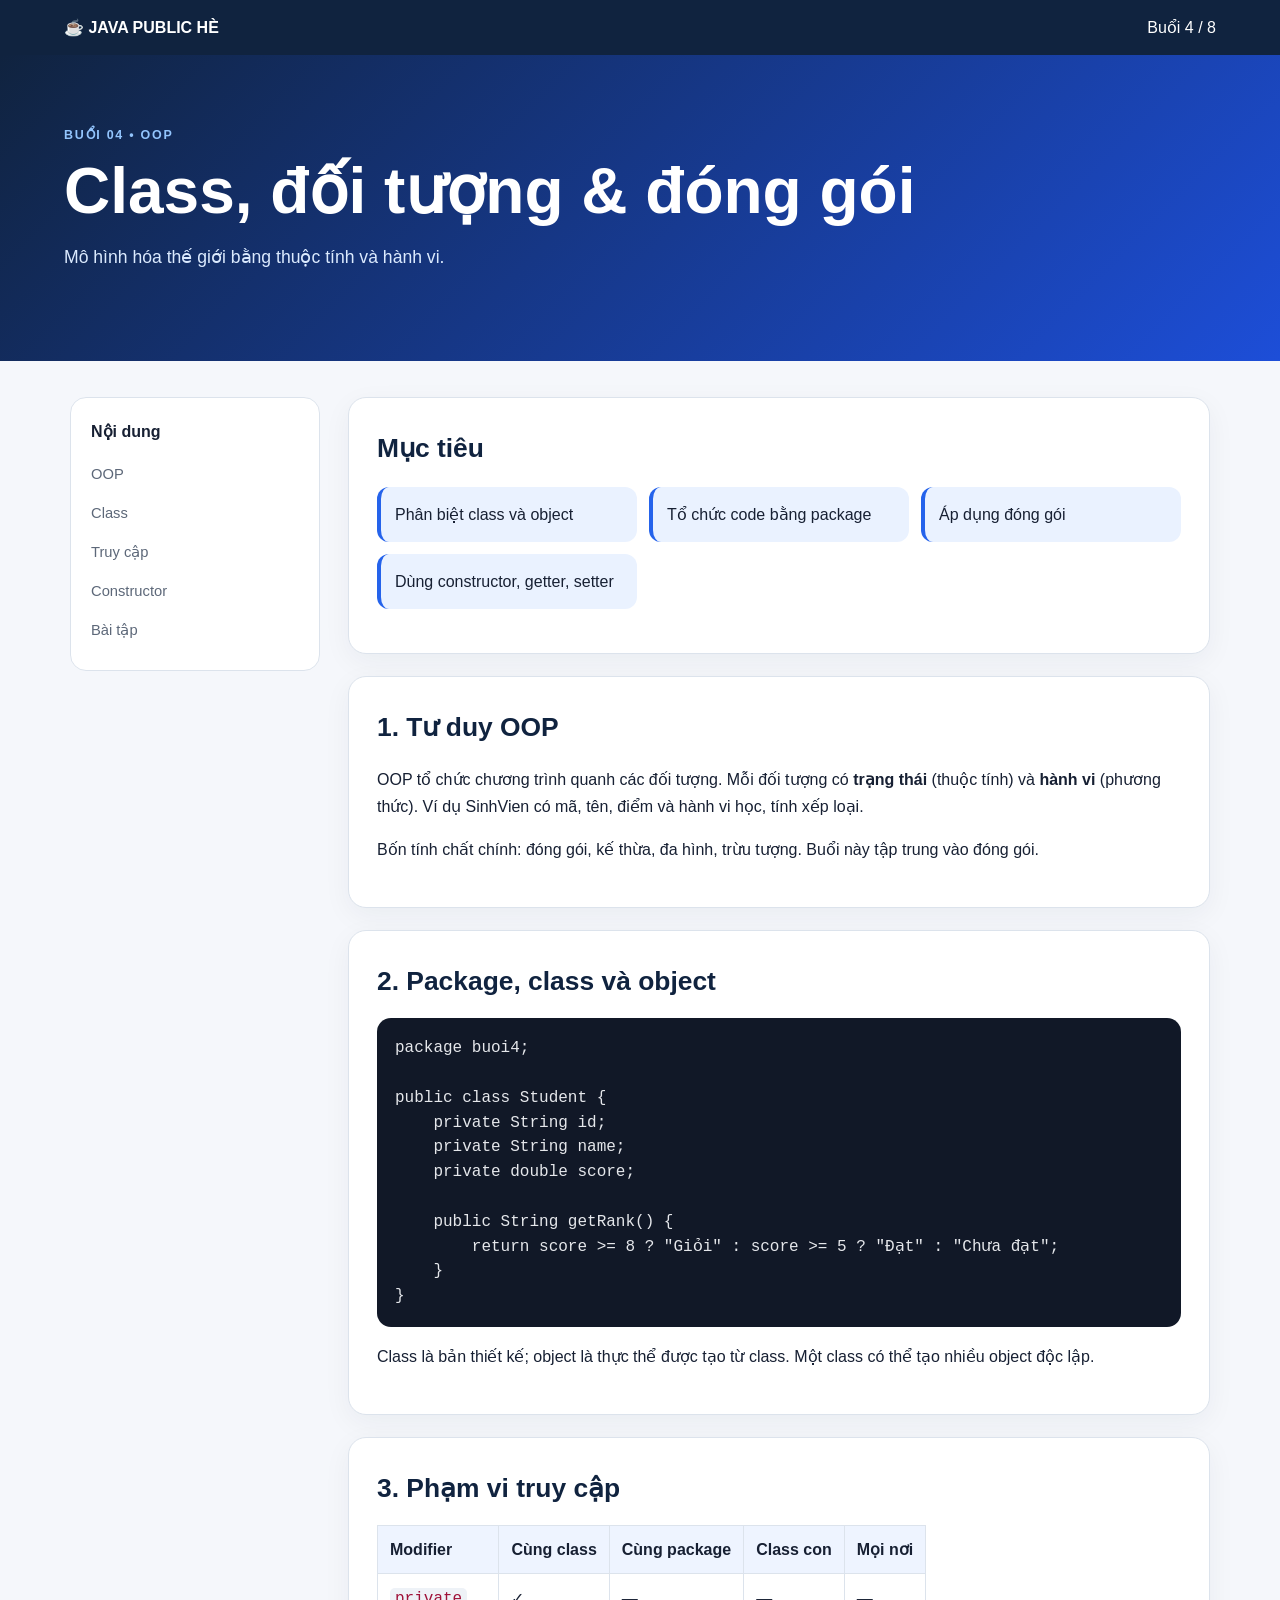
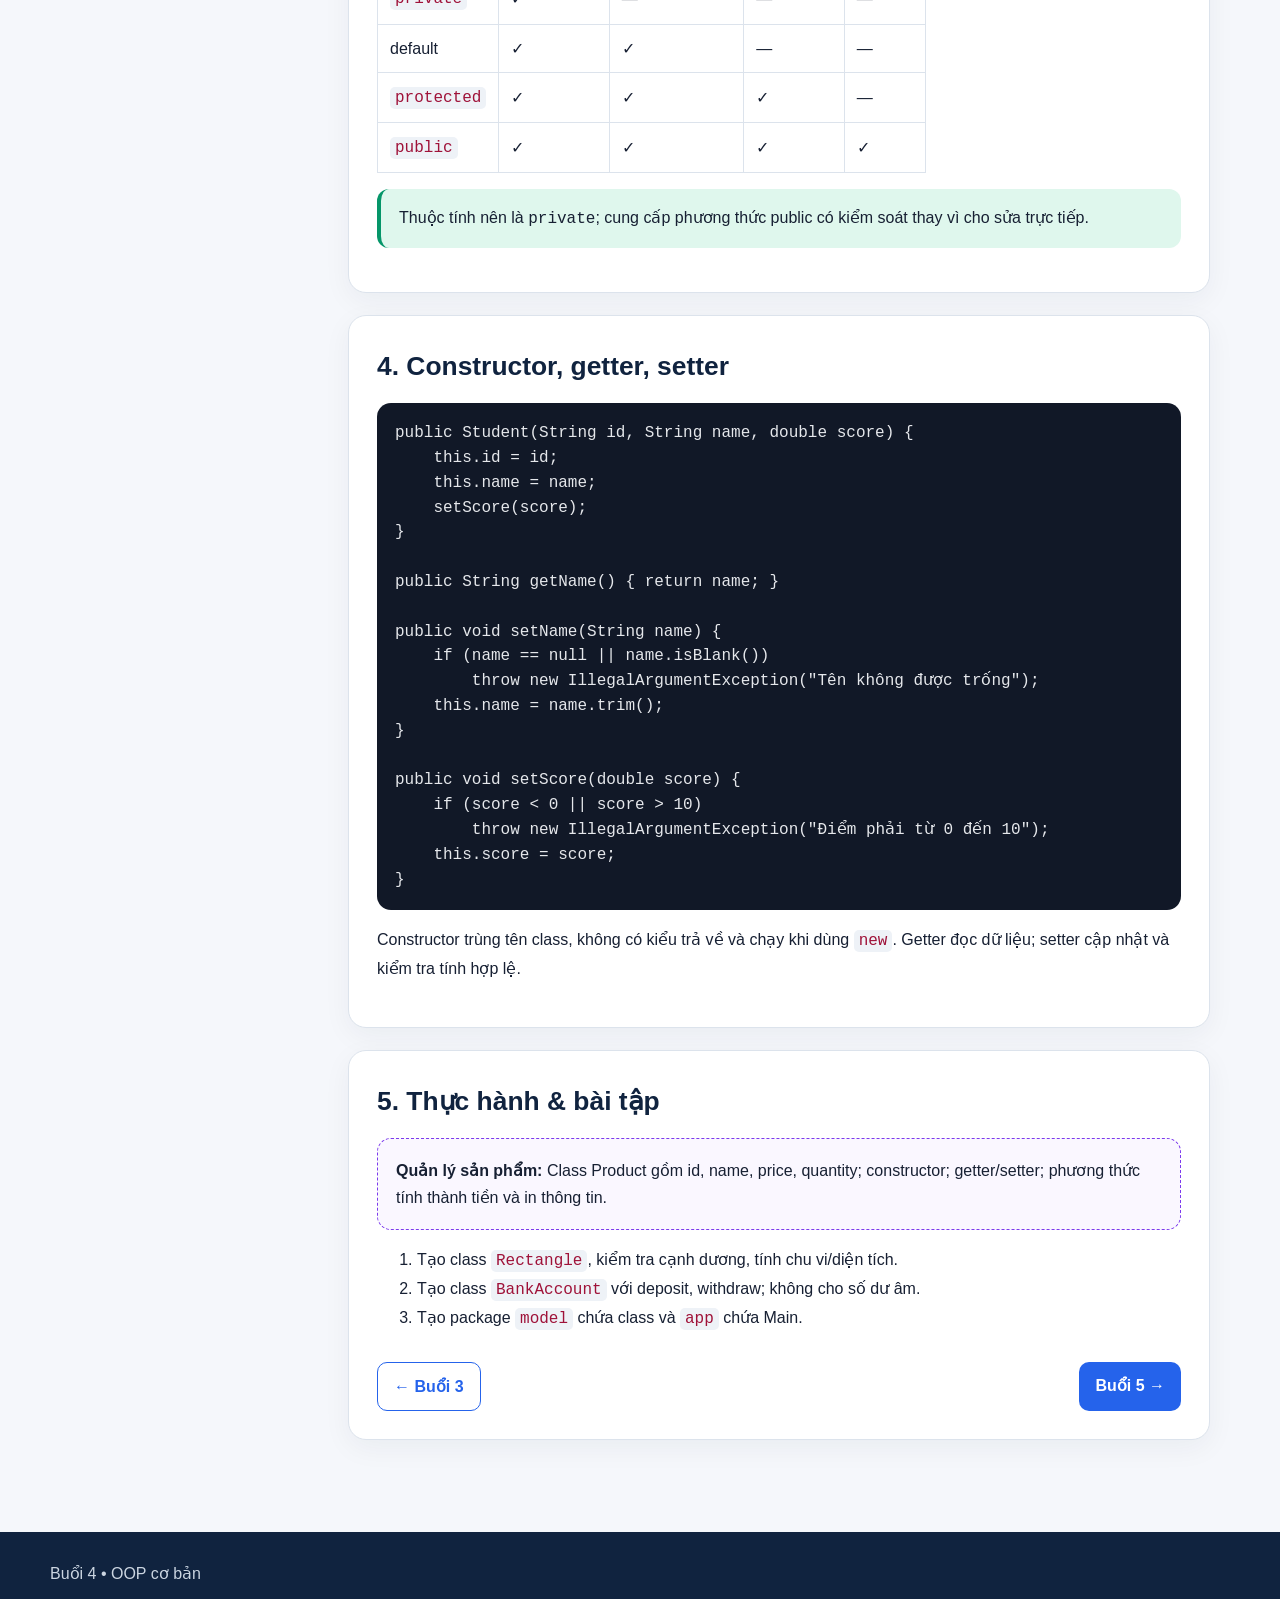
==== Buoi3/buoi-3.html @ 87c5a152 "push" ====
<!doctype html><html lang="vi"><head><meta charset="utf-8"><meta name="viewport" content="width=device-width,initial-scale=1"><title>Buổi 4 - OOP cơ bản</title><link rel="stylesheet" href="styles.css"></head><body><nav class="topbar"><a class="brand" href="index.html">☕ JAVA PUBLIC HÈ</a><span>Buổi 4 / 8</span></nav><header class="hero"><div class="hero-inner"><div class="eyebrow">Buổi 04 • OOP</div><h1>Class, đối tượng & đóng gói</h1><p>Mô hình hóa thế giới bằng thuộc tính và hành vi.</p></div></header><div class="layout"><aside class="toc"><strong>Nội dung</strong><a href="#oop">OOP</a><a href="#class">Class</a><a href="#access">Truy cập</a><a href="#constructor">Constructor</a><a href="#bt">Bài tập</a></aside><main><section><h2>Mục tiêu</h2><ul class="objectives"><li>Phân biệt class và object</li><li>Tổ chức code bằng package</li><li>Áp dụng đóng gói</li><li>Dùng constructor, getter, setter</li></ul></section><section id="oop"><h2>1. Tư duy OOP</h2><p>OOP tổ chức chương trình quanh các đối tượng. Mỗi đối tượng có <strong>trạng thái</strong> (thuộc tính) và <strong>hành vi</strong> (phương thức). Ví dụ SinhVien có mã, tên, điểm và hành vi học, tính xếp loại.</p><p>Bốn tính chất chính: đóng gói, kế thừa, đa hình, trừu tượng. Buổi này tập trung vào đóng gói.</p></section><section id="class"><h2>2. Package, class và object</h2><pre><code>package buoi4;&#10;&#10;public class Student {&#10;    private String id;&#10;    private String name;&#10;    private double score;&#10;&#10;    public String getRank() {&#10;        return score &gt;= 8 ? "Giỏi" : score &gt;= 5 ? "Đạt" : "Chưa đạt";&#10;    }&#10;}</code></pre><p>Class là bản thiết kế; object là thực thể được tạo từ class. Một class có thể tạo nhiều object độc lập.</p></section><section id="access"><h2>3. Phạm vi truy cập</h2><table><tr><th>Modifier</th><th>Cùng class</th><th>Cùng package</th><th>Class con</th><th>Mọi nơi</th></tr><tr><td><code>private</code></td><td>✓</td><td>—</td><td>—</td><td>—</td></tr><tr><td>default</td><td>✓</td><td>✓</td><td>—</td><td>—</td></tr><tr><td><code>protected</code></td><td>✓</td><td>✓</td><td>✓</td><td>—</td></tr><tr><td><code>public</code></td><td>✓</td><td>✓</td><td>✓</td><td>✓</td></tr></table><div class="tip">Thuộc tính nên là <code>private</code>; cung cấp phương thức public có kiểm soát thay vì cho sửa trực tiếp.</div></section><section id="constructor"><h2>4. Constructor, getter, setter</h2><pre><code>public Student(String id, String name, double score) {&#10;    this.id = id;&#10;    this.name = name;&#10;    setScore(score);&#10;}&#10;&#10;public String getName() { return name; }&#10;&#10;public void setName(String name) {&#10;    if (name == null || name.isBlank())&#10;        throw new IllegalArgumentException("Tên không được trống");&#10;    this.name = name.trim();&#10;}&#10;&#10;public void setScore(double score) {&#10;    if (score &lt; 0 || score &gt; 10)&#10;        throw new IllegalArgumentException("Điểm phải từ 0 đến 10");&#10;    this.score = score;&#10;}</code></pre><p>Constructor trùng tên class, không có kiểu trả về và chạy khi dùng <code>new</code>. Getter đọc dữ liệu; setter cập nhật và kiểm tra tính hợp lệ.</p></section><section id="bt"><h2>5. Thực hành & bài tập</h2><div class="exercise"><strong>Quản lý sản phẩm:</strong> Class Product gồm id, name, price, quantity; constructor; getter/setter; phương thức tính thành tiền và in thông tin.</div><ol><li>Tạo class <code>Rectangle</code>, kiểm tra cạnh dương, tính chu vi/diện tích.</li><li>Tạo class <code>BankAccount</code> với deposit, withdraw; không cho số dư âm.</li><li>Tạo package <code>model</code> chứa class và <code>app</code> chứa Main.</li></ol><div class="nav-lessons"><a class="btn secondary" href="buoi-3.html">← Buổi 3</a><a class="btn" href="buoi-5.html">Buổi 5 →</a></div></section></main></div><footer><div class="footer-inner">Buổi 4 • OOP cơ bản</div></footer></body></html>
---- Buoi3/styles.css ----
:root{--navy:#10233f;--blue:#2563eb;--sky:#eaf2ff;--mint:#dff7ed;--amber:#fff4d6;--ink:#172033;--muted:#5d6879;--line:#dce3ec;--bg:#f5f7fb;--code:#111827}*{box-sizing:border-box}html{scroll-behavior:smooth}body{margin:0;font-family:Inter,"Segoe UI",Arial,sans-serif;color:var(--ink);background:var(--bg);line-height:1.7}a{color:var(--blue)}.topbar{background:var(--navy);color:white;padding:14px 5%;display:flex;justify-content:space-between;align-items:center;gap:20px;position:sticky;top:0;z-index:10}.topbar a{color:white;text-decoration:none}.brand{font-weight:800}.progress{font-size:.88rem;color:#cbd5e1}.hero{padding:70px 5%;background:linear-gradient(135deg,#10233f,#1d4ed8);color:white}.hero-inner,.layout,.footer-inner{max-width:1180px;margin:auto}.eyebrow{text-transform:uppercase;letter-spacing:.14em;font-size:.78rem;font-weight:800;color:#93c5fd}.hero h1{font-size:clamp(2.2rem,5vw,4.8rem);line-height:1.05;margin:12px 0}.hero p{max-width:760px;font-size:1.1rem;color:#dbeafe}.layout{display:grid;grid-template-columns:250px minmax(0,1fr);gap:28px;padding:36px 20px 70px}.toc{position:sticky;top:76px;align-self:start;background:white;border:1px solid var(--line);border-radius:16px;padding:20px}.toc strong{display:block;margin-bottom:10px}.toc a{display:block;padding:7px 0;color:var(--muted);text-decoration:none;font-size:.92rem}.toc a:hover{color:var(--blue)}main{min-width:0}.card,section{background:white;border:1px solid var(--line);border-radius:18px;padding:28px;margin-bottom:22px;box-shadow:0 8px 28px rgba(15,35,65,.05)}h2{font-size:1.65rem;margin:0 0 14px;color:var(--navy)}h3{margin:24px 0 8px;color:#1e3a5f}.lead{font-size:1.06rem;color:var(--muted)}.objectives{display:grid;grid-template-columns:repeat(auto-fit,minmax(210px,1fr));gap:12px;padding:0;list-style:none}.objectives li{background:var(--sky);padding:14px;border-radius:12px;border-left:4px solid var(--blue)}.note,.tip,.warning{padding:15px 18px;border-radius:12px;margin:16px 0}.note{background:var(--sky);border-left:4px solid var(--blue)}.tip{background:var(--mint);border-left:4px solid #059669}.warning{background:var(--amber);border-left:4px solid #d97706}pre{background:var(--code);color:#e5e7eb;border-radius:14px;padding:18px;overflow:auto;line-height:1.55}code{font-family:"Cascadia Code",Consolas,monospace}p code,li code,td code{background:#eef2f7;color:#9f1239;padding:2px 5px;border-radius:5px}table{width:100%;border-collapse:collapse;margin:14px 0;display:block;overflow-x:auto}th,td{border:1px solid var(--line);padding:10px 12px;text-align:left}th{background:#eef4ff}.exercise{border:1px dashed #7c3aed;background:#faf7ff;border-radius:14px;padding:18px;margin:14px 0}.checklist li{margin:6px 0}.lesson-grid{display:grid;grid-template-columns:repeat(auto-fit,minmax(250px,1fr));gap:18px}.lesson-card{background:white;border:1px solid var(--line);border-radius:16px;padding:22px;text-decoration:none;color:var(--ink);transition:.2s}.lesson-card:hover{transform:translateY(-4px);box-shadow:0 12px 30px rgba(37,99,235,.14)}.lesson-card span{color:var(--blue);font-weight:800}.nav-lessons{display:flex;justify-content:space-between;gap:12px;margin-top:28px}.btn{display:inline-block;background:var(--blue);color:white!important;text-decoration:none;padding:10px 16px;border-radius:10px;font-weight:700}.btn.secondary{background:white;color:var(--blue)!important;border:1px solid var(--blue)}footer{background:var(--navy);color:#cbd5e1;padding:28px 20px}.quiz details{border-top:1px solid var(--line);padding:12px 0}.quiz summary{cursor:pointer;font-weight:700}.meta{display:flex;flex-wrap:wrap;gap:8px}.badge{background:#e8efff;color:#244ea4;padding:5px 10px;border-radius:99px;font-size:.84rem;font-weight:700}@media(max-width:800px){.layout{grid-template-columns:1fr}.toc{position:static}.hero{padding-top:45px}.topbar .progress{display:none}section,.card{padding:21px}.nav-lessons{flex-direction:column}}
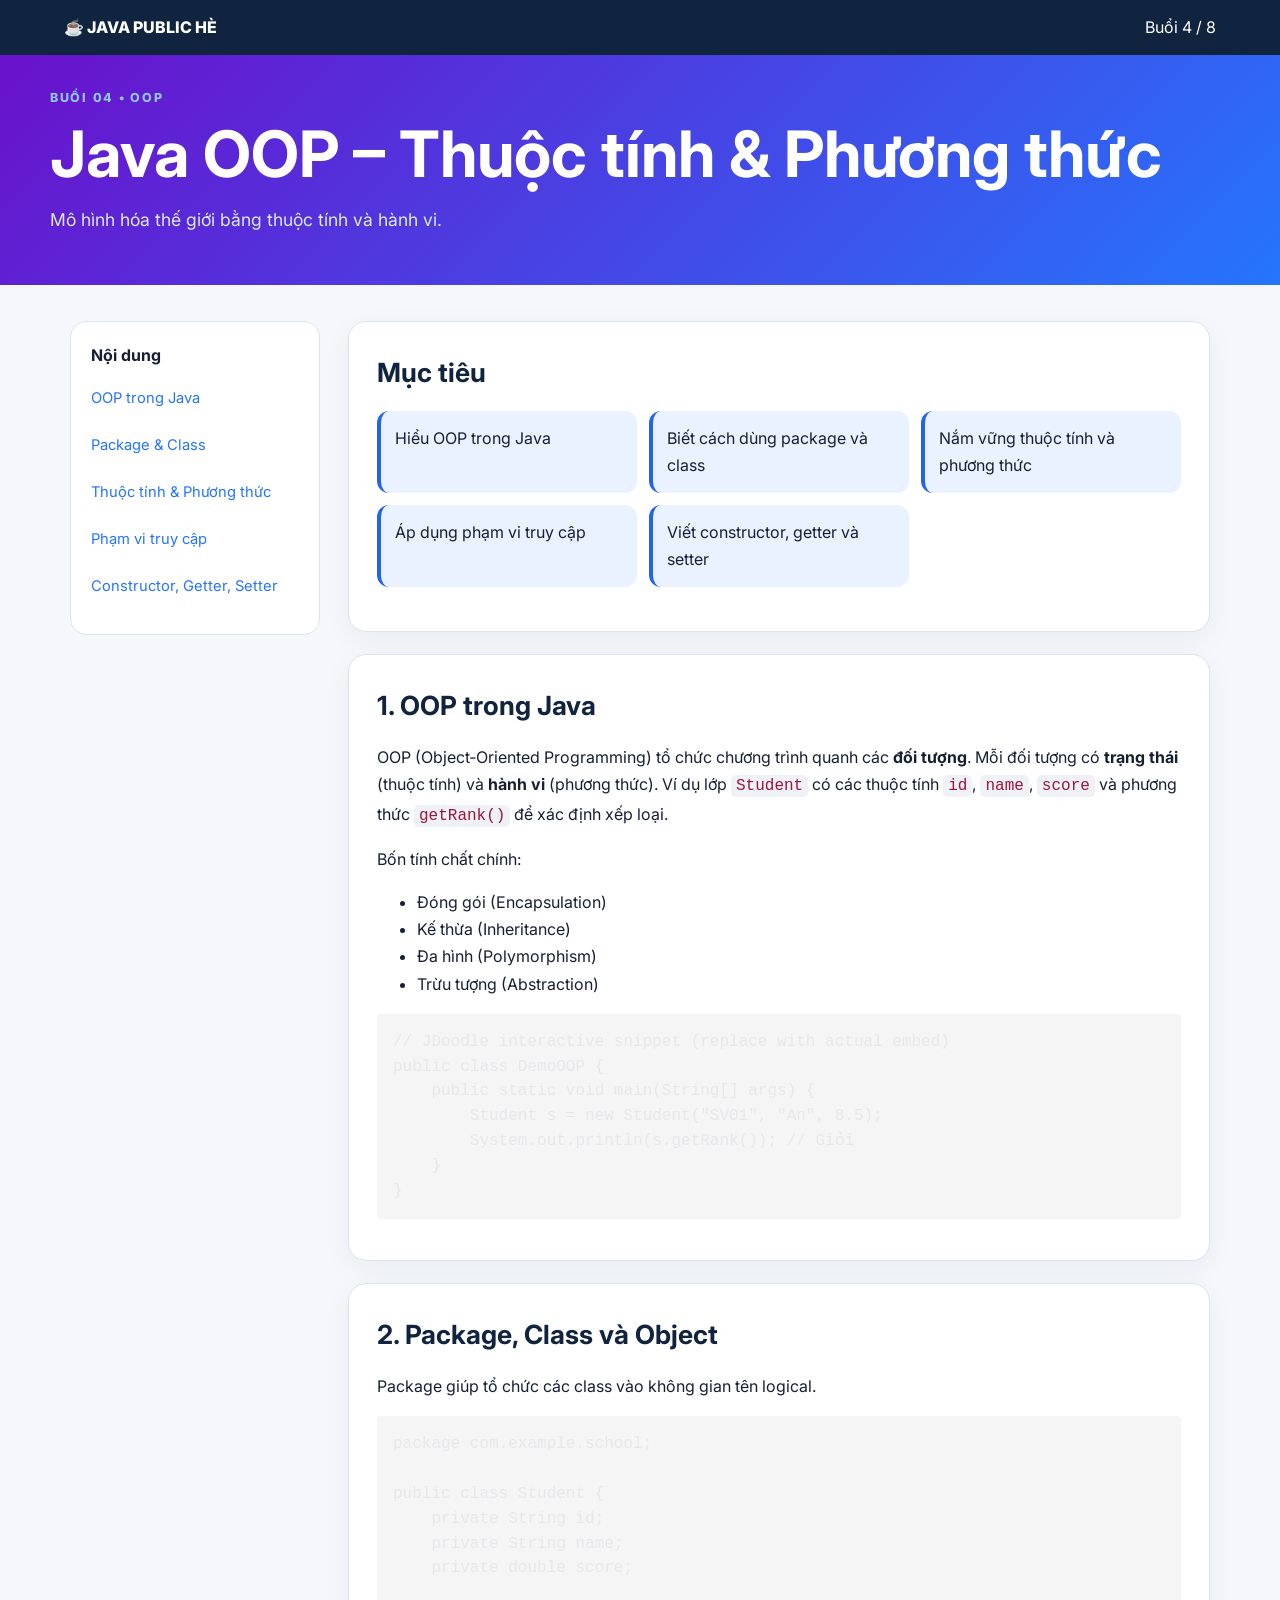
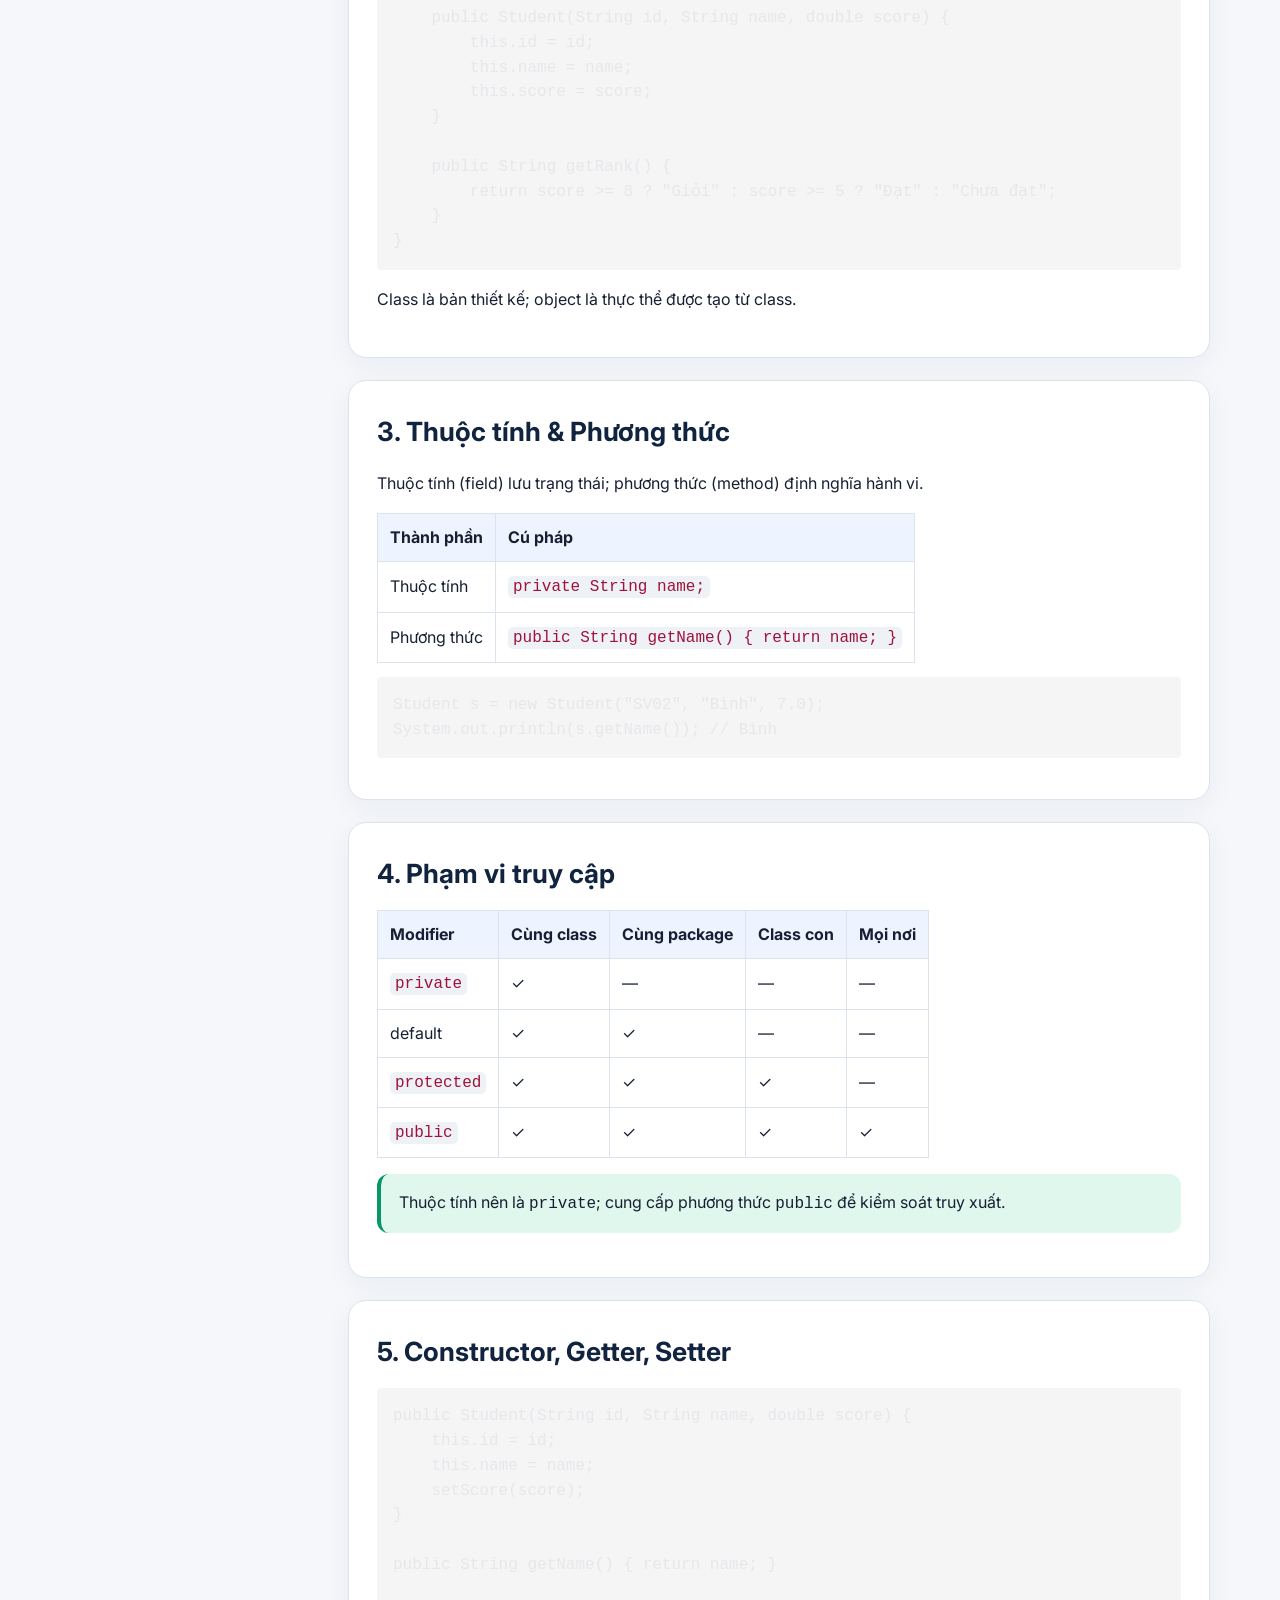
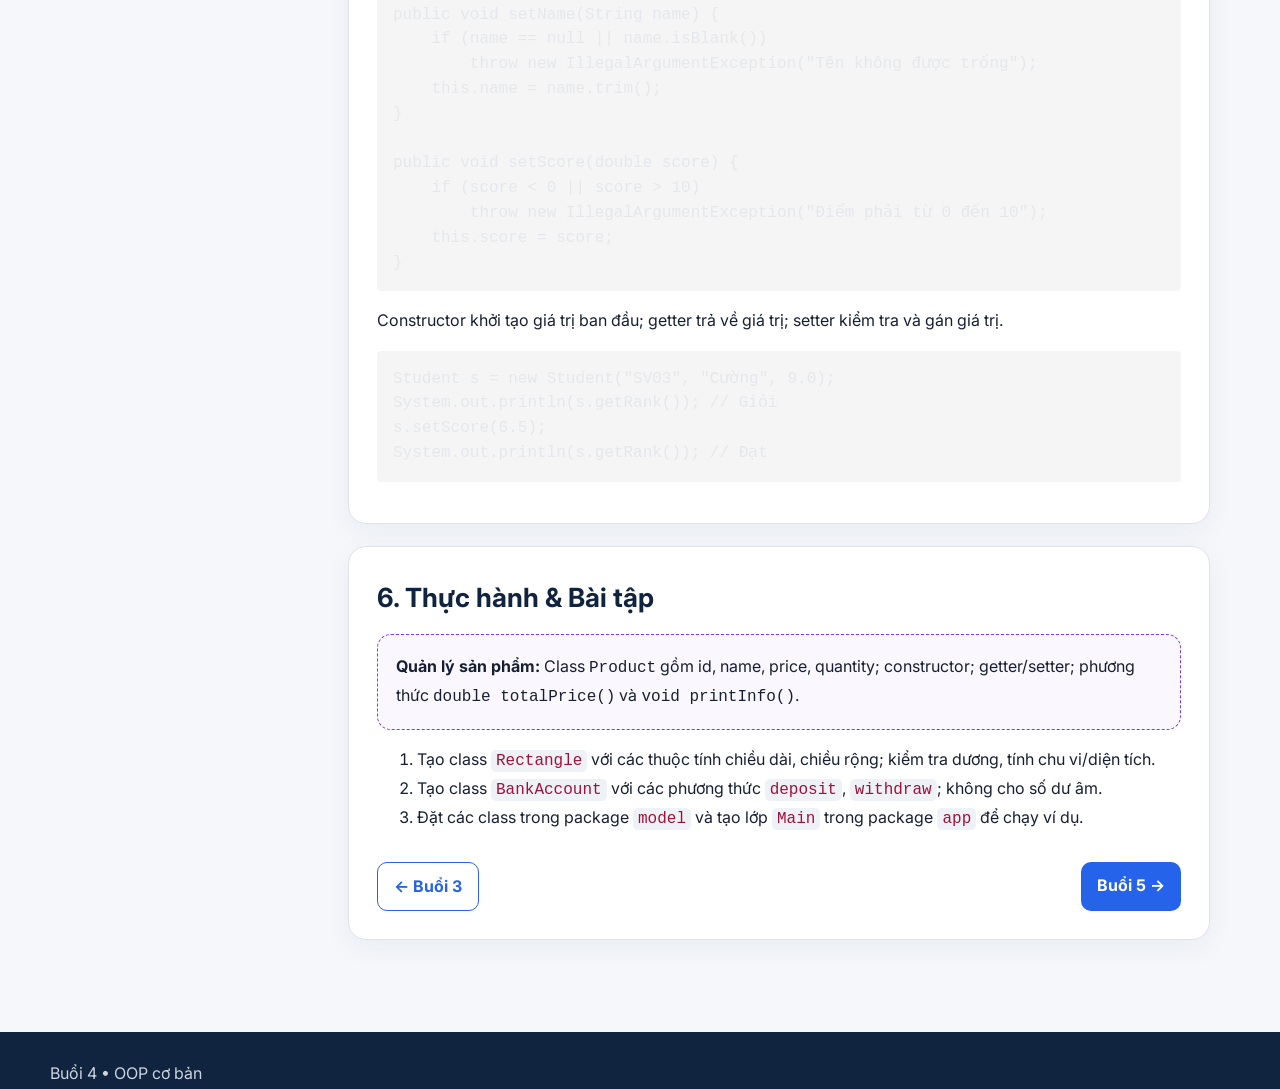
==== commit 7efb38ea: "push" ====
--- a/Buoi3/buoi-3.html
+++ b/Buoi3/buoi-3.html
@@ -1 +1,165 @@
-<!doctype html><html lang="vi"><head><meta charset="utf-8"><meta name="viewport" content="width=device-width,initial-scale=1"><title>Buổi 4 - OOP cơ bản</title><link rel="stylesheet" href="styles.css"></head><body><nav class="topbar"><a class="brand" href="index.html">☕ JAVA PUBLIC HÈ</a><span>Buổi 4 / 8</span></nav><header class="hero"><div class="hero-inner"><div class="eyebrow">Buổi 04 • OOP</div><h1>Class, đối tượng & đóng gói</h1><p>Mô hình hóa thế giới bằng thuộc tính và hành vi.</p></div></header><div class="layout"><aside class="toc"><strong>Nội dung</strong><a href="#oop">OOP</a><a href="#class">Class</a><a href="#access">Truy cập</a><a href="#constructor">Constructor</a><a href="#bt">Bài tập</a></aside><main><section><h2>Mục tiêu</h2><ul class="objectives"><li>Phân biệt class và object</li><li>Tổ chức code bằng package</li><li>Áp dụng đóng gói</li><li>Dùng constructor, getter, setter</li></ul></section><section id="oop"><h2>1. Tư duy OOP</h2><p>OOP tổ chức chương trình quanh các đối tượng. Mỗi đối tượng có <strong>trạng thái</strong> (thuộc tính) và <strong>hành vi</strong> (phương thức). Ví dụ SinhVien có mã, tên, điểm và hành vi học, tính xếp loại.</p><p>Bốn tính chất chính: đóng gói, kế thừa, đa hình, trừu tượng. Buổi này tập trung vào đóng gói.</p></section><section id="class"><h2>2. Package, class và object</h2><pre><code>package buoi4;&#10;&#10;public class Student {&#10;    private String id;&#10;    private String name;&#10;    private double score;&#10;&#10;    public String getRank() {&#10;        return score &gt;= 8 ? "Giỏi" : score &gt;= 5 ? "Đạt" : "Chưa đạt";&#10;    }&#10;}</code></pre><p>Class là bản thiết kế; object là thực thể được tạo từ class. Một class có thể tạo nhiều object độc lập.</p></section><section id="access"><h2>3. Phạm vi truy cập</h2><table><tr><th>Modifier</th><th>Cùng class</th><th>Cùng package</th><th>Class con</th><th>Mọi nơi</th></tr><tr><td><code>private</code></td><td>✓</td><td>—</td><td>—</td><td>—</td></tr><tr><td>default</td><td>✓</td><td>✓</td><td>—</td><td>—</td></tr><tr><td><code>protected</code></td><td>✓</td><td>✓</td><td>✓</td><td>—</td></tr><tr><td><code>public</code></td><td>✓</td><td>✓</td><td>✓</td><td>✓</td></tr></table><div class="tip">Thuộc tính nên là <code>private</code>; cung cấp phương thức public có kiểm soát thay vì cho sửa trực tiếp.</div></section><section id="constructor"><h2>4. Constructor, getter, setter</h2><pre><code>public Student(String id, String name, double score) {&#10;    this.id = id;&#10;    this.name = name;&#10;    setScore(score);&#10;}&#10;&#10;public String getName() { return name; }&#10;&#10;public void setName(String name) {&#10;    if (name == null || name.isBlank())&#10;        throw new IllegalArgumentException("Tên không được trống");&#10;    this.name = name.trim();&#10;}&#10;&#10;public void setScore(double score) {&#10;    if (score &lt; 0 || score &gt; 10)&#10;        throw new IllegalArgumentException("Điểm phải từ 0 đến 10");&#10;    this.score = score;&#10;}</code></pre><p>Constructor trùng tên class, không có kiểu trả về và chạy khi dùng <code>new</code>. Getter đọc dữ liệu; setter cập nhật và kiểm tra tính hợp lệ.</p></section><section id="bt"><h2>5. Thực hành & bài tập</h2><div class="exercise"><strong>Quản lý sản phẩm:</strong> Class Product gồm id, name, price, quantity; constructor; getter/setter; phương thức tính thành tiền và in thông tin.</div><ol><li>Tạo class <code>Rectangle</code>, kiểm tra cạnh dương, tính chu vi/diện tích.</li><li>Tạo class <code>BankAccount</code> với deposit, withdraw; không cho số dư âm.</li><li>Tạo package <code>model</code> chứa class và <code>app</code> chứa Main.</li></ol><div class="nav-lessons"><a class="btn secondary" href="buoi-3.html">← Buổi 3</a><a class="btn" href="buoi-5.html">Buổi 5 →</a></div></section></main></div><footer><div class="footer-inner">Buổi 4 • OOP cơ bản</div></footer></body></html>
+<!doctype html>
+<html lang="vi">
+<head>
+  <meta charset="utf-8">
+  <meta name="viewport" content="width=device-width,initial-scale=1">
+  <title>Java – OOP, Package, Thuộc tính, Phương thức, Constructor, Getter, Setter</title>
+  <meta name="description" content="Bài học Java OOP bao gồm Package, Class, Thuộc tính, Phương thức, Phạm vi truy cập, Constructor, Getter và Setter với ví dụ thực tế và mã tương tác.">
+  <link rel="preconnect" href="https://fonts.googleapis.com">
+  <link rel="preconnect" href="https://fonts.gstatic.com" crossorigin>
+  <link href="https://fonts.googleapis.com/css2?family=Inter:wght@300;400;500;600;700&display=swap" rel="stylesheet">
+  <link rel="stylesheet" href="styles.css">
+  <style>
+    body {font-family: 'Inter', sans-serif;}
+    .hero {background: linear-gradient(135deg, #6a11cb, #2575fc); color: white; padding: 2rem 0;}
+    pre {background: #f5f5f5; padding: 1rem; border-radius: 4px; overflow-x: auto; transition: background 0.3s;}
+    pre:hover {background: #e0e0ff;}
+    .toc a {display: block; margin: 0.5rem 0; color: #2575fc; text-decoration: none;}
+    .toc a:hover {text-decoration: underline;}
+  </style>
+</head>
+<body>
+  <nav class="topbar">
+    <a class="brand" href="index.html">☕ JAVA PUBLIC HÈ</a>
+    <span>Buổi 4 / 8</span>
+  </nav>
+  <header class="hero">
+    <div class="hero-inner">
+      <div class="eyebrow">Buổi 04 • OOP</div>
+      <h1>Java OOP – Thuộc tính & Phương thức</h1>
+      <p>Mô hình hóa thế giới bằng thuộc tính và hành vi.</p>
+    </div>
+  </header>
+  <div class="layout">
+    <aside class="toc">
+      <strong>Nội dung</strong>
+      <a href="#oop">OOP trong Java</a>
+      <a href="#package_class">Package & Class</a>
+      <a href="#attributes_methods">Thuộc tính & Phương thức</a>
+      <a href="#access_scope">Phạm vi truy cập</a>
+      <a href="#ctor_get_set">Constructor, Getter, Setter</a>
+    </aside>
+    <main>
+      <section>
+        <h2>Mục tiêu</h2>
+        <ul class="objectives">
+          <li>Hiểu OOP trong Java</li>
+          <li>Biết cách dùng package và class</li>
+          <li>Nắm vững thuộc tính và phương thức</li>
+          <li>Áp dụng phạm vi truy cập</li>
+          <li>Viết constructor, getter và setter</li>
+        </ul>
+      </section>
+      <section id="oop">
+        <h2>1. OOP trong Java</h2>
+        <p>OOP (Object‑Oriented Programming) tổ chức chương trình quanh các <strong>đối tượng</strong>. Mỗi đối tượng có <strong>trạng thái</strong> (thuộc tính) và <strong>hành vi</strong> (phương thức). Ví dụ lớp <code>Student</code> có các thuộc tính <code>id</code>, <code>name</code>, <code>score</code> và phương thức <code>getRank()</code> để xác định xếp loại.</p>
+        <p>Bốn tính chất chính:</p>
+        <ul>
+          <li>Đóng gói (Encapsulation)</li>
+          <li>Kế thừa (Inheritance)</li>
+          <li>Đa hình (Polymorphism)</li>
+          <li>Trừu tượng (Abstraction)</li>
+        </ul>
+        <!-- Interactive example using JDoodle (embed placeholder) -->
+        <pre><code class="language-java">// JDoodle interactive snippet (replace with actual embed)
+public class DemoOOP {
+    public static void main(String[] args) {
+        Student s = new Student("SV01", "An", 8.5);
+        System.out.println(s.getRank()); // Giỏi
+    }
+}
+</code></pre>
+      </section>
+      <section id="package_class">
+        <h2>2. Package, Class và Object</h2>
+        <p>Package giúp tổ chức các class vào không gian tên logical.</p>
+        <pre><code class="language-java">package com.example.school;
+
+public class Student {
+    private String id;
+    private String name;
+    private double score;
+
+    public Student(String id, String name, double score) {
+        this.id = id;
+        this.name = name;
+        this.score = score;
+    }
+
+    public String getRank() {
+        return score >= 8 ? "Giỏi" : score >= 5 ? "Đạt" : "Chưa đạt";
+    }
+}
+</code></pre>
+        <p>Class là bản thiết kế; object là thực thể được tạo từ class.</p>
+      </section>
+      <section id="attributes_methods">
+        <h2>3. Thuộc tính & Phương thức</h2>
+        <p>Thuộc tính (field) lưu trạng thái; phương thức (method) định nghĩa hành vi.</p>
+        <table>
+          <tr><th>Thành phần</th><th>Cú pháp</th></tr>
+          <tr><td>Thuộc tính</td><td><code>private String name;</code></td></tr>
+          <tr><td>Phương thức</td><td><code>public String getName() { return name; }</code></td></tr>
+        </table>
+        <pre><code class="language-java">Student s = new Student("SV02", "Bình", 7.0);
+System.out.println(s.getName()); // Bình
+</code></pre>
+      </section>
+      <section id="access_scope">
+        <h2>4. Phạm vi truy cập</h2>
+        <table>
+          <tr><th>Modifier</th><th>Cùng class</th><th>Cùng package</th><th>Class con</th><th>Mọi nơi</th></tr>
+          <tr><td><code>private</code></td><td>✓</td><td>—</td><td>—</td><td>—</td></tr>
+          <tr><td>default</td><td>✓</td><td>✓</td><td>—</td><td>—</td></tr>
+          <tr><td><code>protected</code></td><td>✓</td><td>✓</td><td>✓</td><td>—</td></tr>
+          <tr><td><code>public</code></td><td>✓</td><td>✓</td><td>✓</td><td>✓</td></tr>
+        </table>
+        <div class="tip">Thuộc tính nên là <code>private</code>; cung cấp phương thức <code>public</code> để kiểm soát truy xuất.</div>
+      </section>
+      <section id="ctor_get_set">
+        <h2>5. Constructor, Getter, Setter</h2>
+        <pre><code class="language-java">public Student(String id, String name, double score) {
+    this.id = id;
+    this.name = name;
+    setScore(score);
+}
+
+public String getName() { return name; }
+
+public void setName(String name) {
+    if (name == null || name.isBlank())
+        throw new IllegalArgumentException("Tên không được trống");
+    this.name = name.trim();
+}
+
+public void setScore(double score) {
+    if (score < 0 || score > 10)
+        throw new IllegalArgumentException("Điểm phải từ 0 đến 10");
+    this.score = score;
+}
+</code></pre>
+        <p>Constructor khởi tạo giá trị ban đầu; getter trả về giá trị; setter kiểm tra và gán giá trị.</p>
+        <!-- Interactive example placeholder -->
+        <pre><code class="language-java">Student s = new Student("SV03", "Cường", 9.0);
+System.out.println(s.getRank()); // Giỏi
+s.setScore(6.5);
+System.out.println(s.getRank()); // Đạt
+</code></pre>
+      </section>
+      <section id="bt">
+        <h2>6. Thực hành & Bài tập</h2>
+        <div class="exercise"><strong>Quản lý sản phẩm:</strong> Class <code>Product</code> gồm id, name, price, quantity; constructor; getter/setter; phương thức <code>double totalPrice()</code> và <code>void printInfo()</code>.</div>
+        <ol>
+          <li>Tạo class <code>Rectangle</code> với các thuộc tính chiều dài, chiều rộng; kiểm tra dương, tính chu vi/diện tích.</li>
+          <li>Tạo class <code>BankAccount</code> với các phương thức <code>deposit</code>, <code>withdraw</code>; không cho số dư âm.</li>
+          <li>Đặt các class trong package <code>model</code> và tạo lớp <code>Main</code> trong package <code>app</code> để chạy ví dụ.</li>
+        </ol>
+        <div class="nav-lessons"><a class="btn secondary" href="buoi-3.html">← Buổi 3</a><a class="btn" href="buoi-5.html">Buổi 5 →</a></div>
+      </section>
+    </main>
+  </div>
+  <footer>
+    <div class="footer-inner">Buổi 4 • OOP cơ bản</div>
+  </footer>
+</body>
+</html>
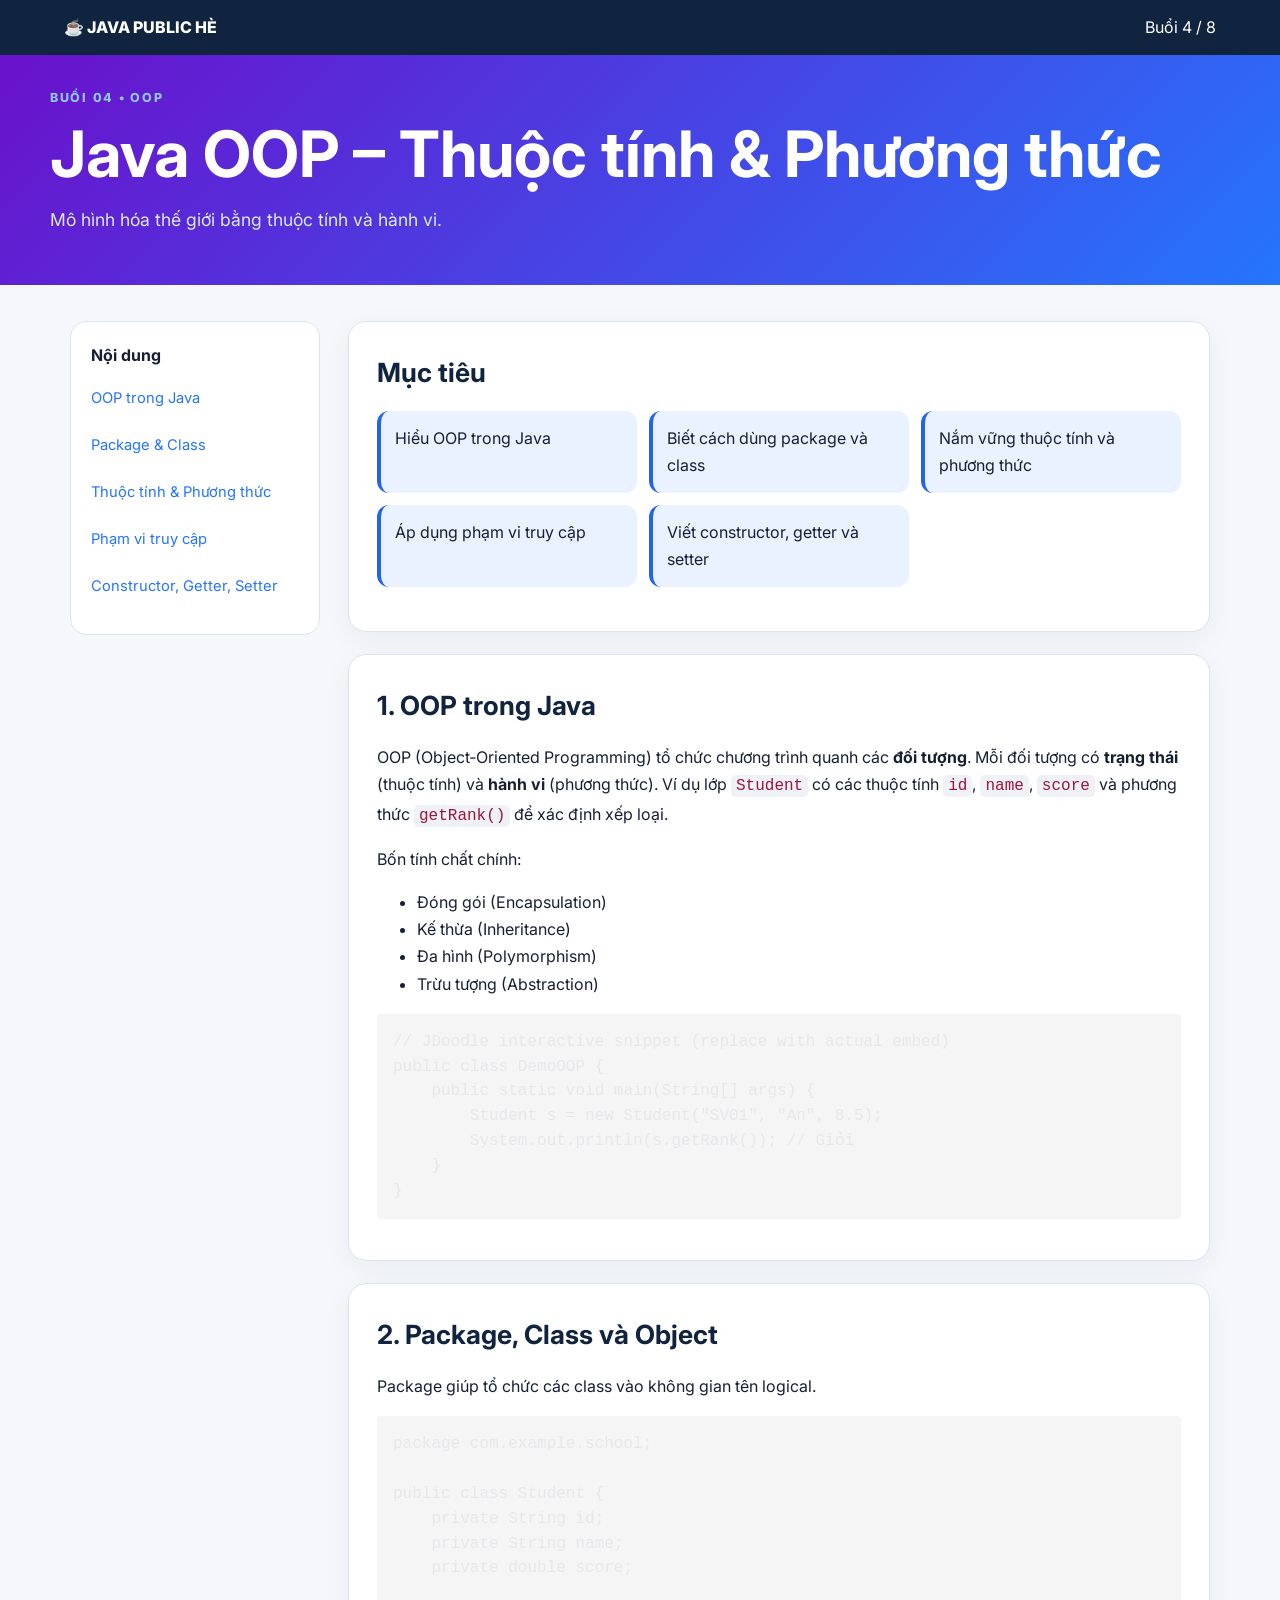
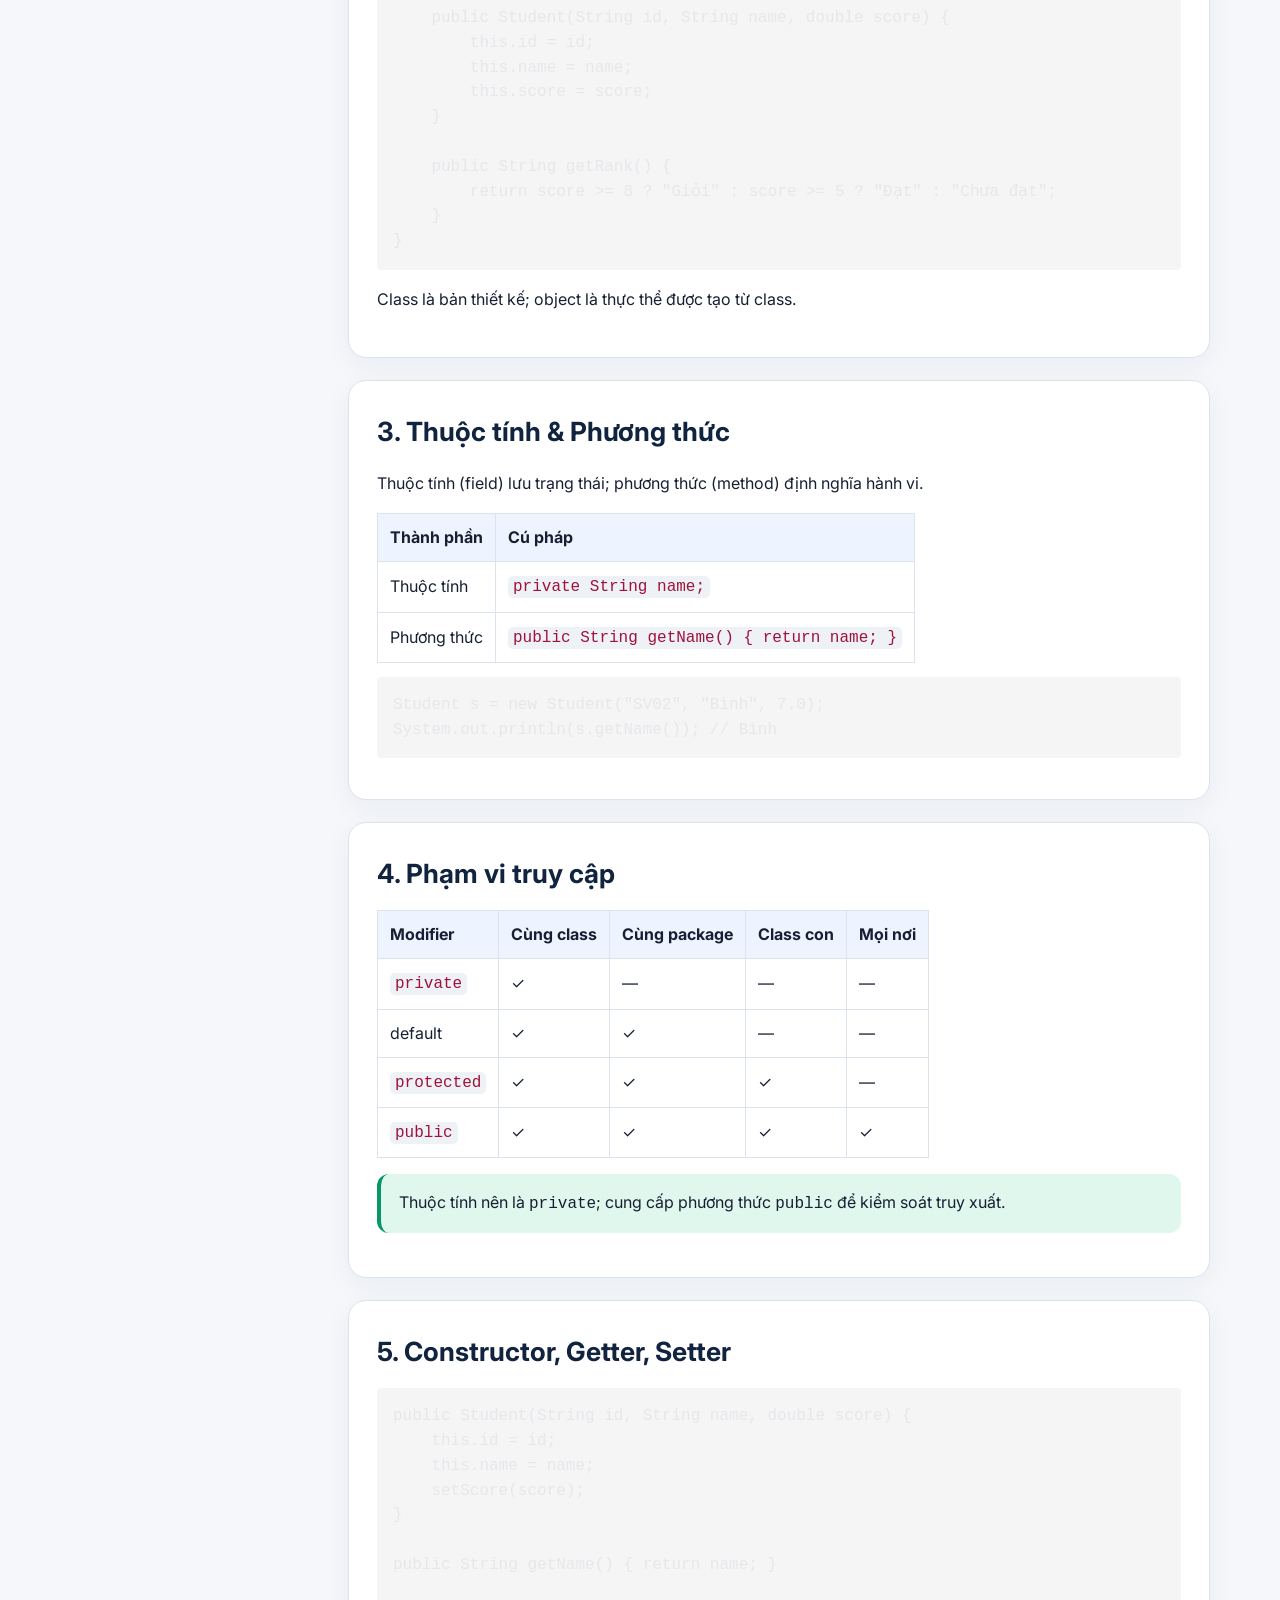
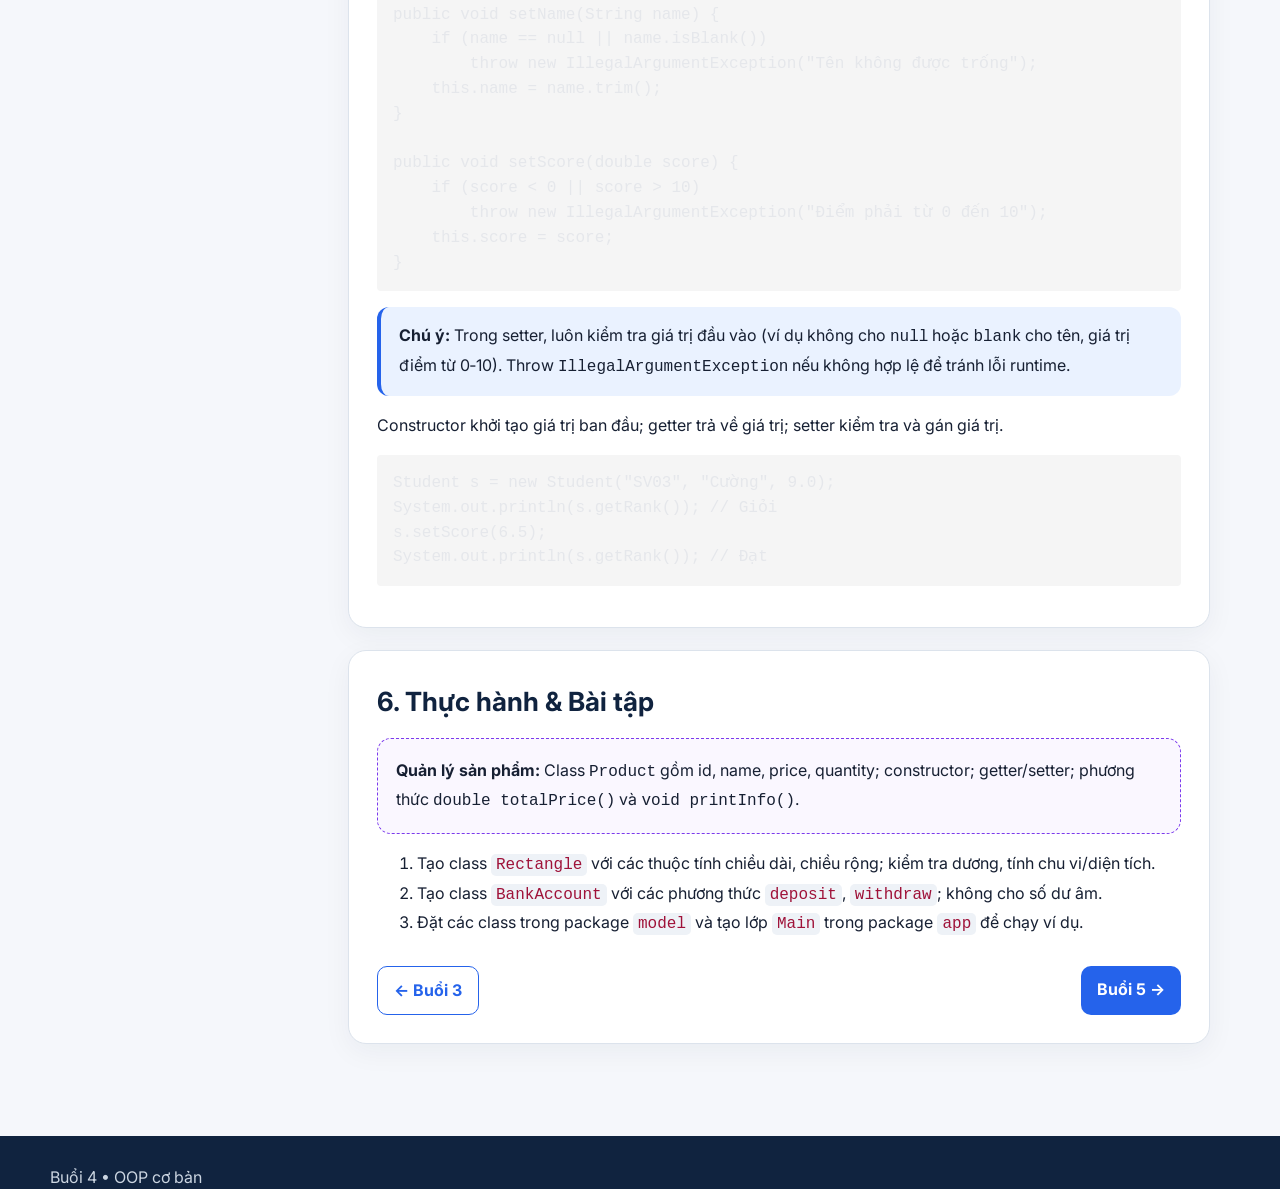
==== commit 464bf238: "push" ====
--- a/Buoi3/buoi-3.html
+++ b/Buoi3/buoi-3.html
@@ -69,6 +69,8 @@
     }
 }
 </code></pre>
+
+
       </section>
       <section id="package_class">
         <h2>2. Package, Class và Object</h2>
@@ -138,6 +140,7 @@
     this.score = score;
 }
 </code></pre>
+        <div class="note"><strong>Chú ý:</strong> Trong setter, luôn kiểm tra giá trị đầu vào (ví dụ không cho <code>null</code> hoặc <code>blank</code> cho tên, giá trị điểm từ 0‑10). Throw <code>IllegalArgumentException</code> nếu không hợp lệ để tránh lỗi runtime.</div>
         <p>Constructor khởi tạo giá trị ban đầu; getter trả về giá trị; setter kiểm tra và gán giá trị.</p>
         <!-- Interactive example placeholder -->
         <pre><code class="language-java">Student s = new Student("SV03", "Cường", 9.0);
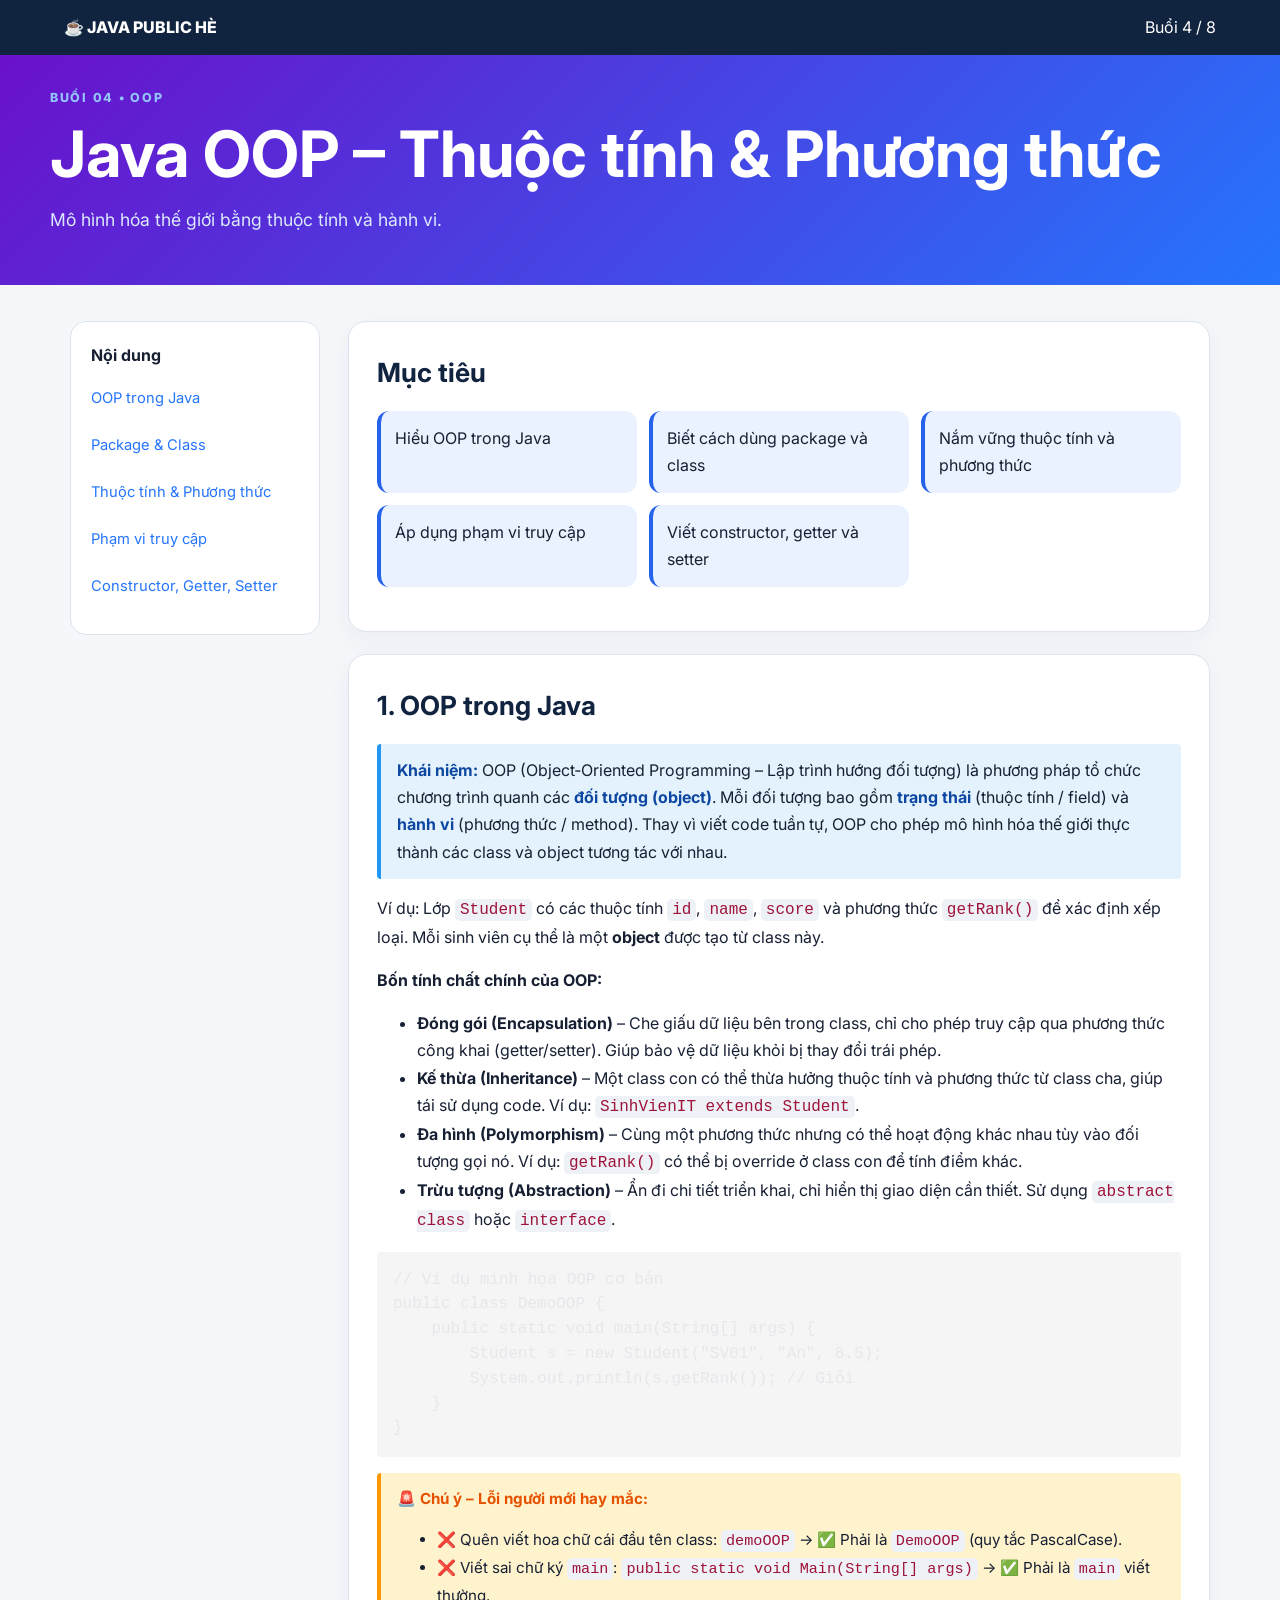
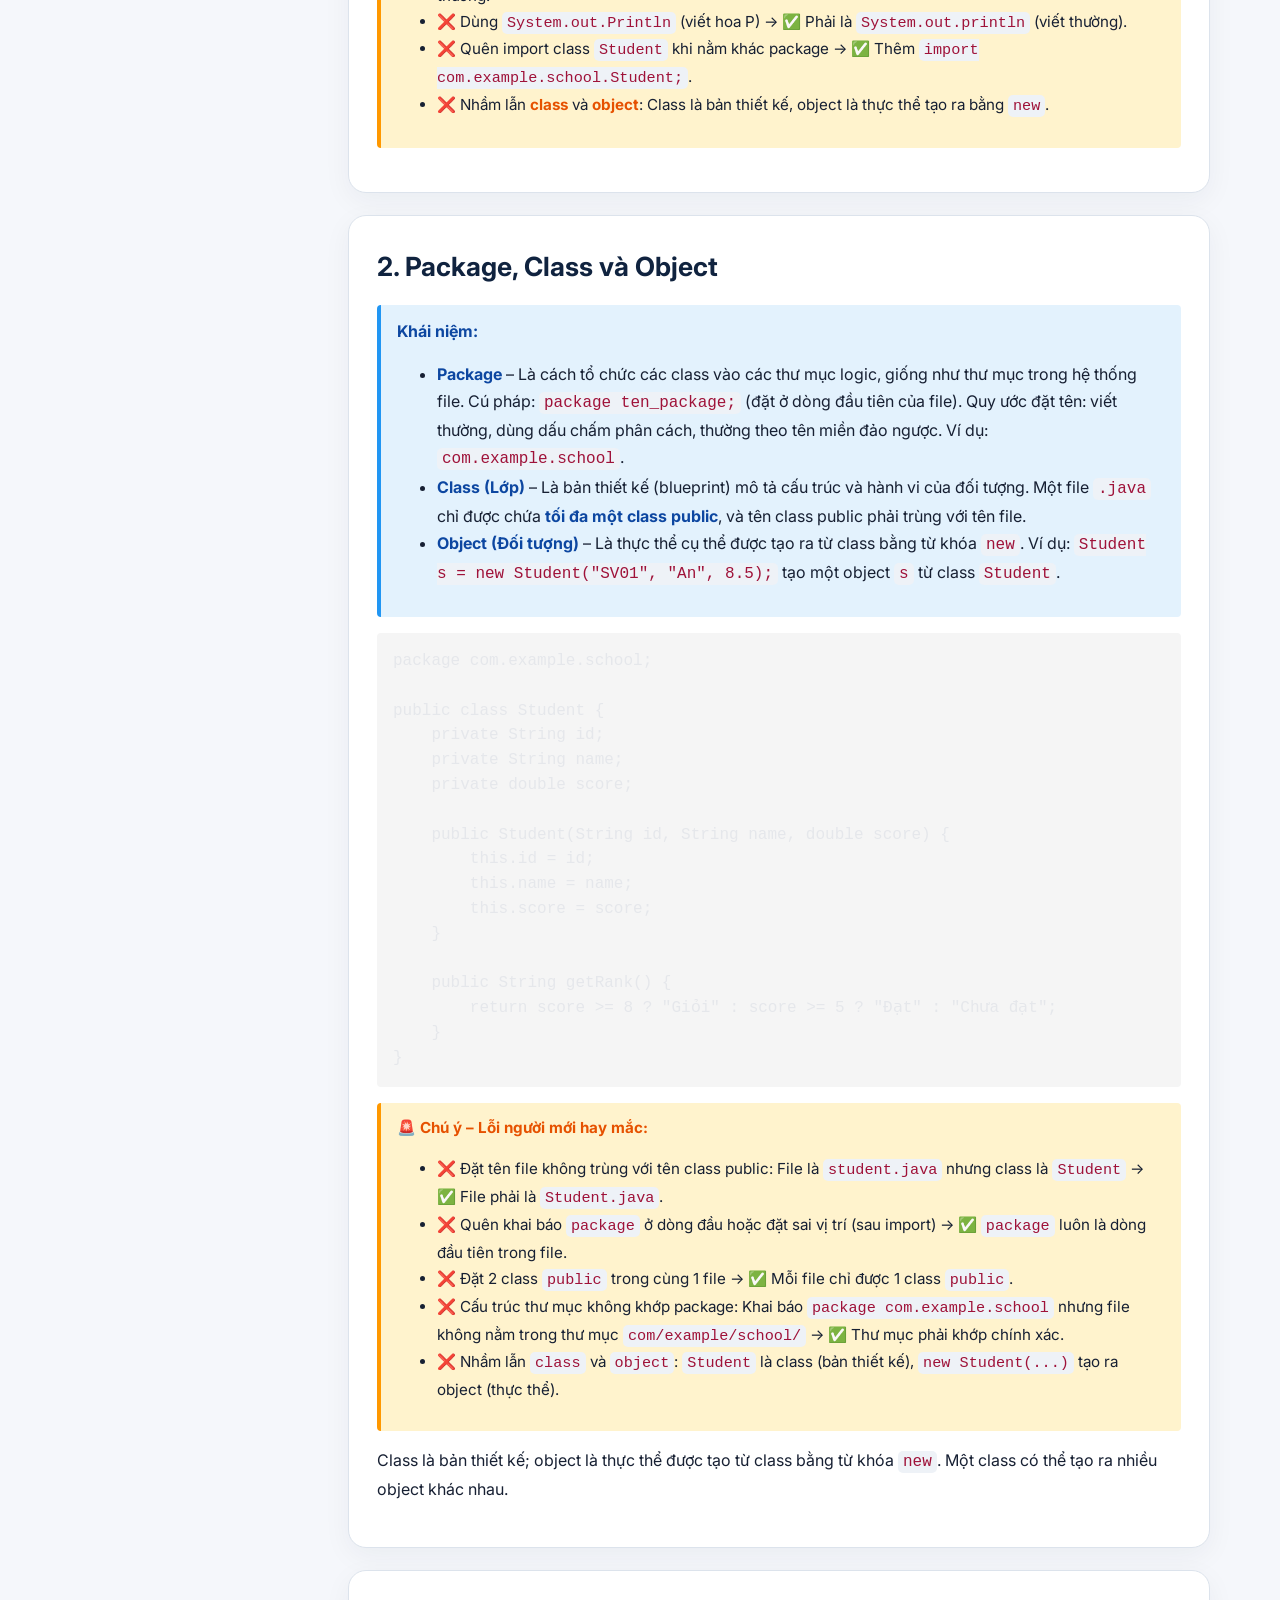
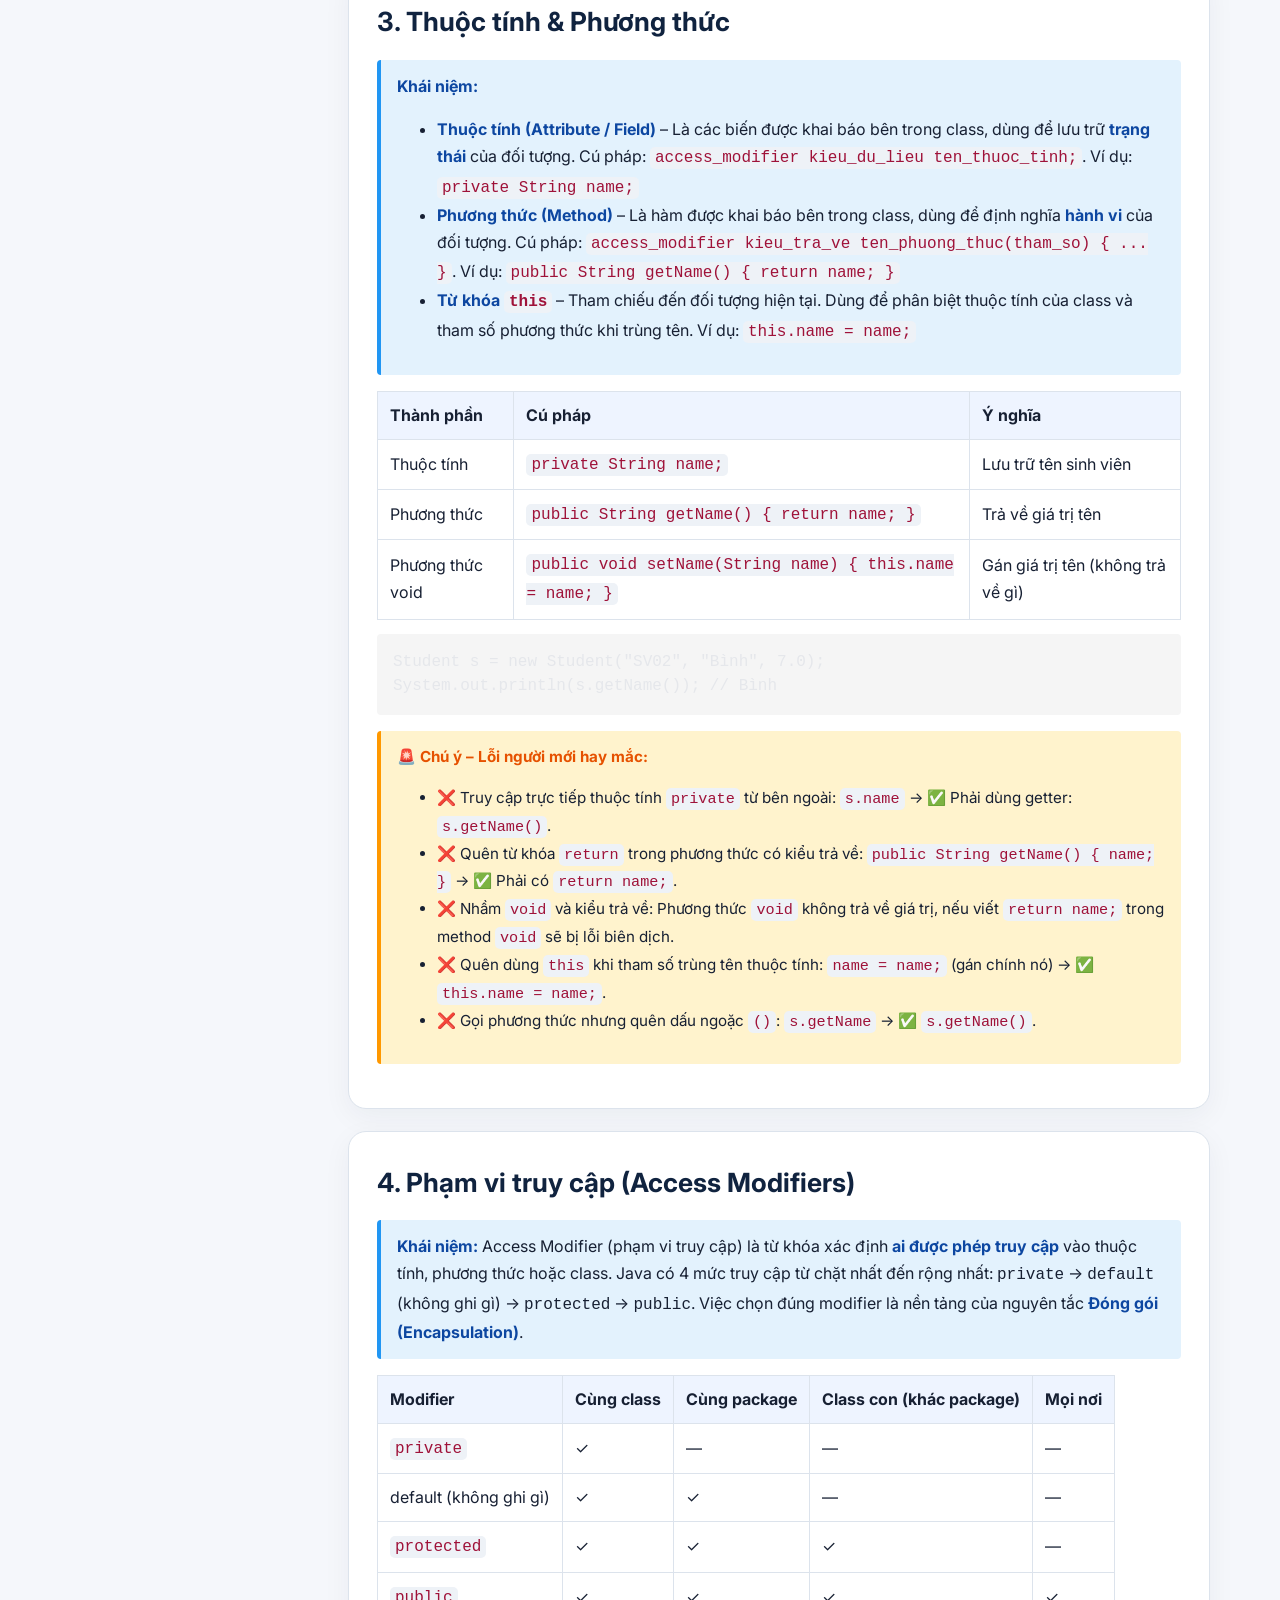
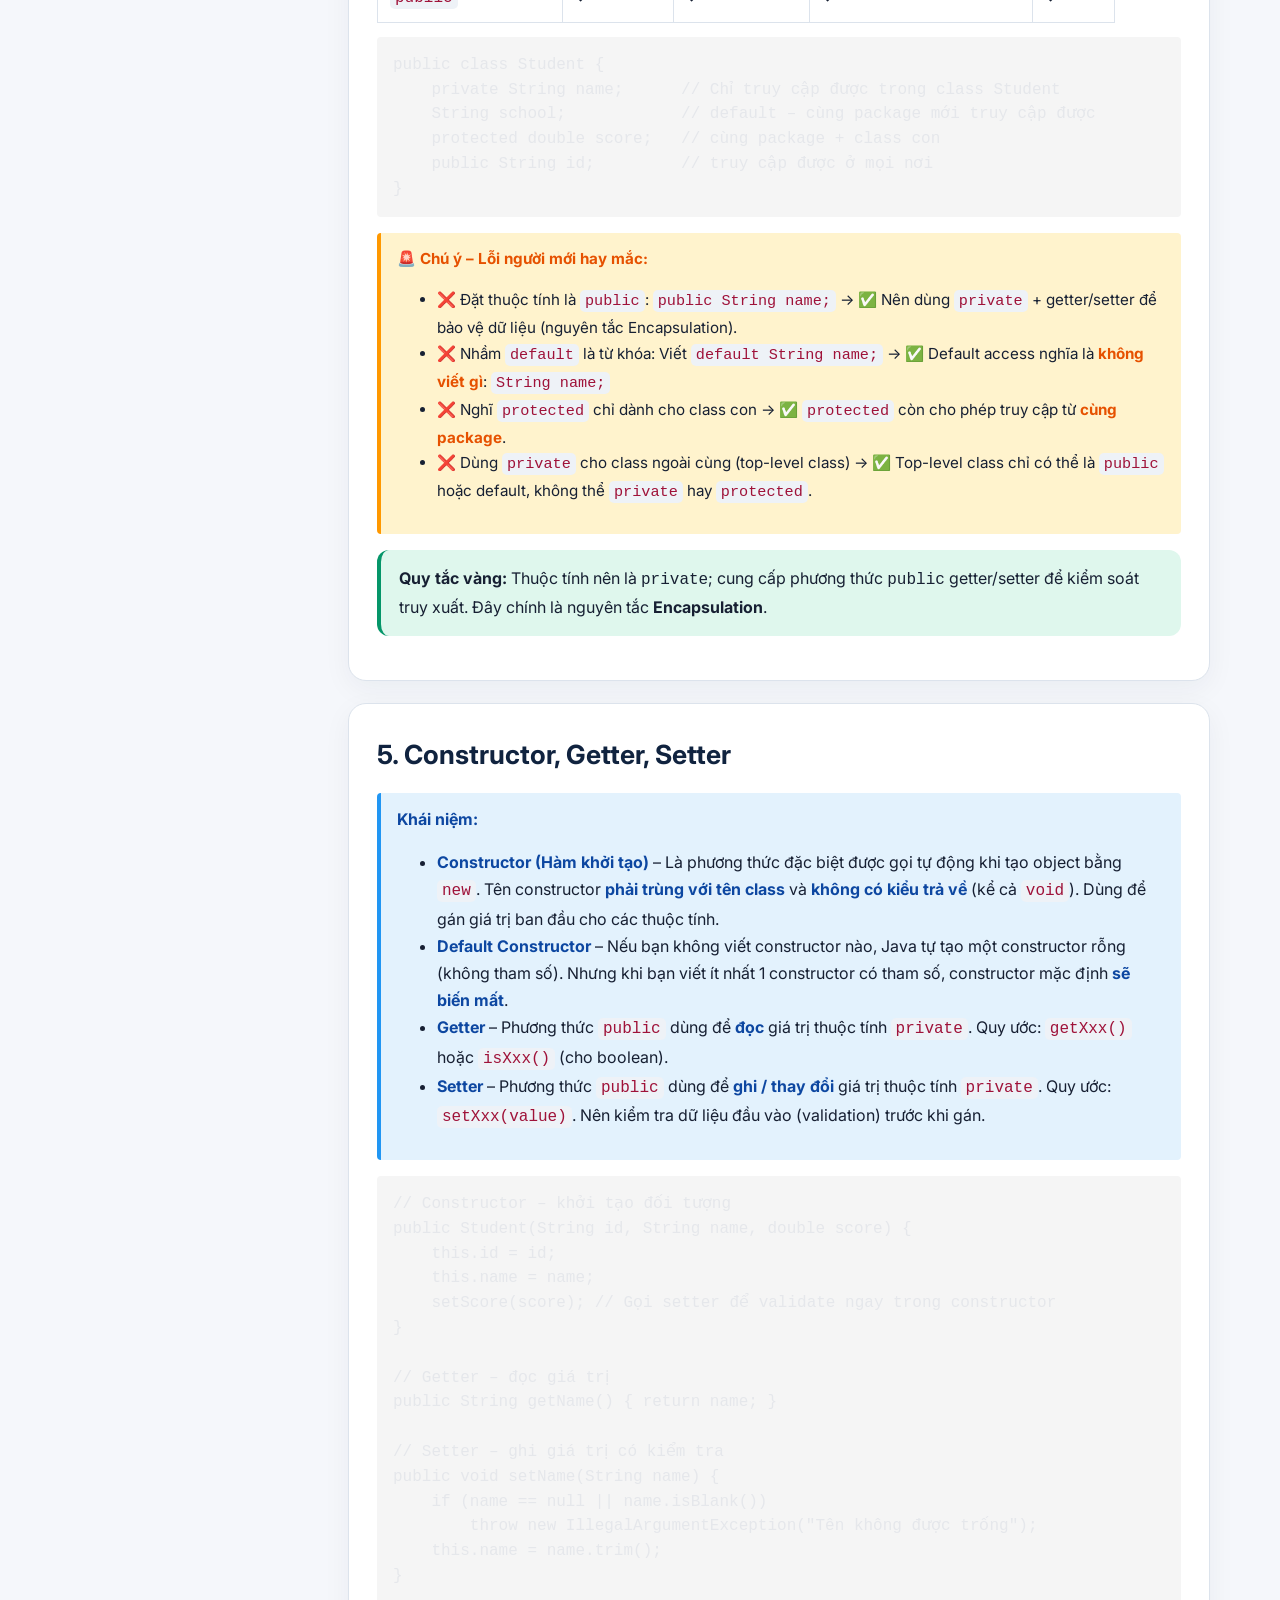
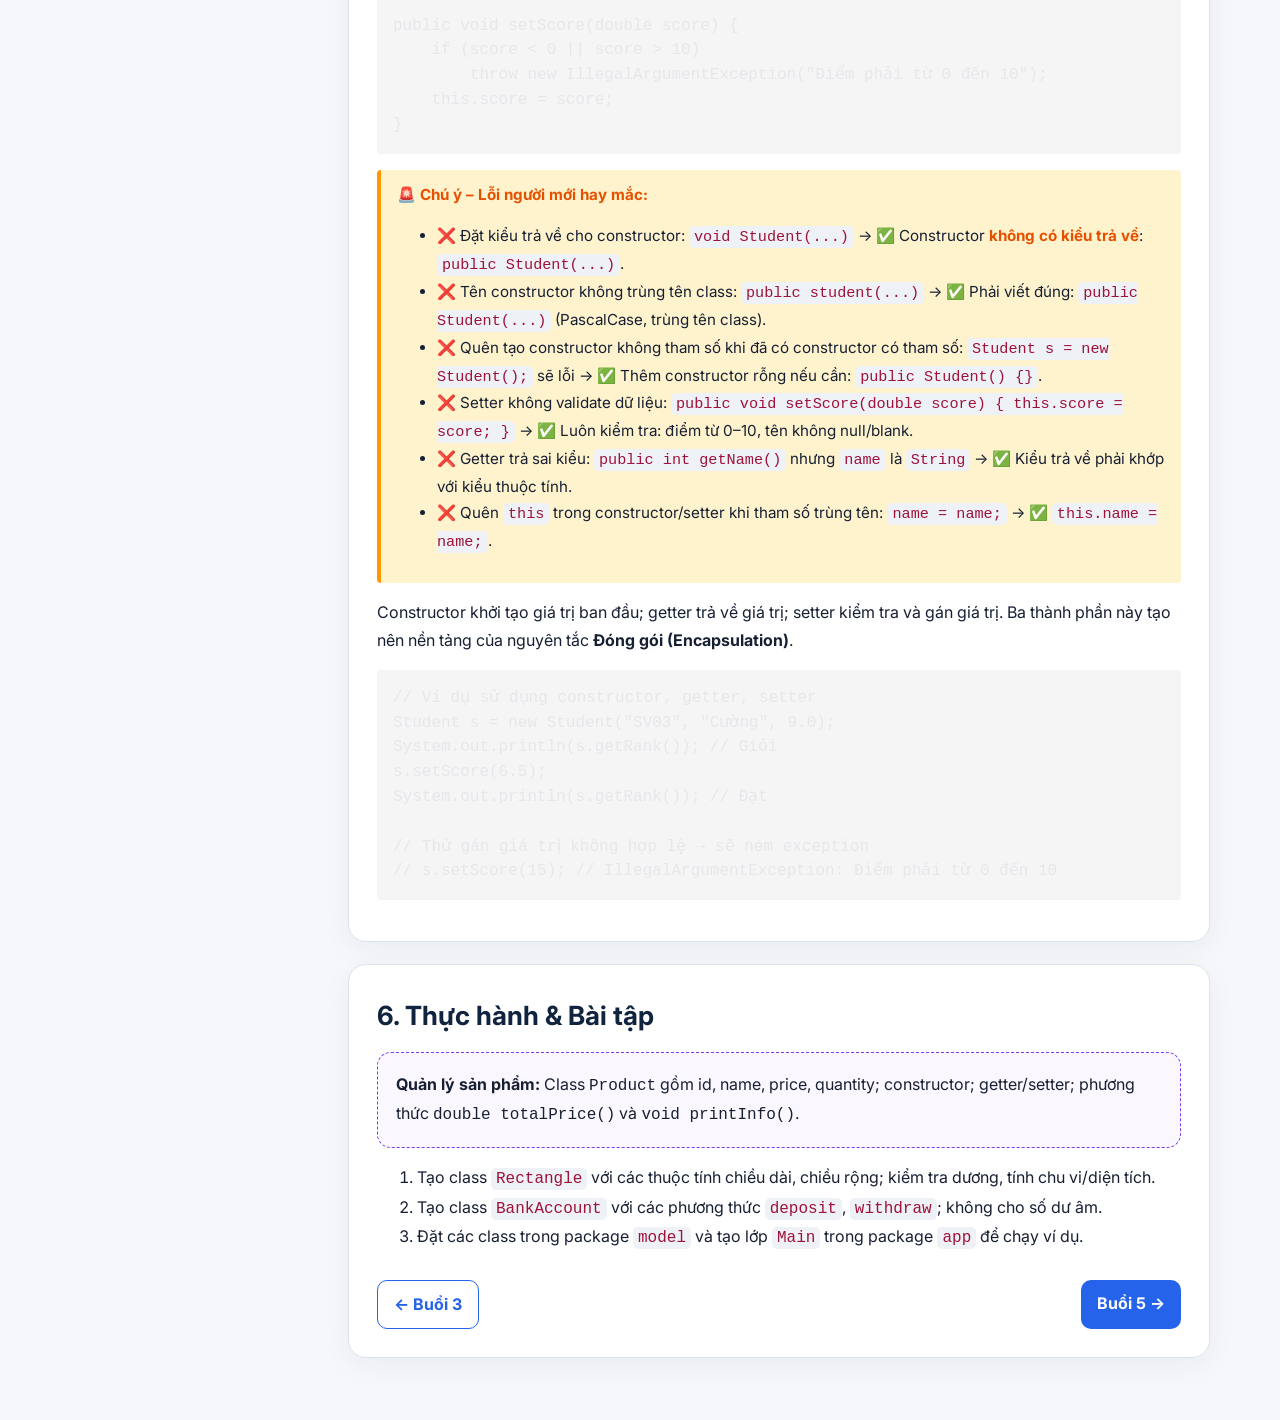
==== commit 50cedee6: "push" ====
--- a/Buoi3/buoi-3.html
+++ b/Buoi3/buoi-3.html
@@ -16,6 +16,10 @@
     pre:hover {background: #e0e0ff;}
     .toc a {display: block; margin: 0.5rem 0; color: #2575fc; text-decoration: none;}
     .toc a:hover {text-decoration: underline;}
+    .note {background: #fff3cd; border-left: 4px solid #ff9800; padding: 0.8rem 1rem; margin: 1rem 0; border-radius: 4px; font-size: 0.95rem;}
+    .note strong {color: #e65100;}
+    .concept-box {background: #e3f2fd; border-left: 4px solid #2196f3; padding: 0.8rem 1rem; margin: 1rem 0; border-radius: 4px;}
+    .concept-box strong {color: #0d47a1;}
   </style>
 </head>
 <body>
@@ -52,16 +56,17 @@
       </section>
       <section id="oop">
         <h2>1. OOP trong Java</h2>
-        <p>OOP (Object‑Oriented Programming) tổ chức chương trình quanh các <strong>đối tượng</strong>. Mỗi đối tượng có <strong>trạng thái</strong> (thuộc tính) và <strong>hành vi</strong> (phương thức). Ví dụ lớp <code>Student</code> có các thuộc tính <code>id</code>, <code>name</code>, <code>score</code> và phương thức <code>getRank()</code> để xác định xếp loại.</p>
-        <p>Bốn tính chất chính:</p>
+        <div class="concept-box"><strong>Khái niệm:</strong> OOP (Object‑Oriented Programming – Lập trình hướng đối tượng) là phương pháp tổ chức chương trình quanh các <strong>đối tượng (object)</strong>. Mỗi đối tượng bao gồm <strong>trạng thái</strong> (thuộc tính / field) và <strong>hành vi</strong> (phương thức / method). Thay vì viết code tuần tự, OOP cho phép mô hình hóa thế giới thực thành các class và object tương tác với nhau.</div>
+        <p>Ví dụ: Lớp <code>Student</code> có các thuộc tính <code>id</code>, <code>name</code>, <code>score</code> và phương thức <code>getRank()</code> để xác định xếp loại. Mỗi sinh viên cụ thể là một <strong>object</strong> được tạo từ class này.</p>
+        <p><strong>Bốn tính chất chính của OOP:</strong></p>
         <ul>
-          <li>Đóng gói (Encapsulation)</li>
-          <li>Kế thừa (Inheritance)</li>
-          <li>Đa hình (Polymorphism)</li>
-          <li>Trừu tượng (Abstraction)</li>
+          <li><strong>Đóng gói (Encapsulation)</strong> – Che giấu dữ liệu bên trong class, chỉ cho phép truy cập qua phương thức công khai (getter/setter). Giúp bảo vệ dữ liệu khỏi bị thay đổi trái phép.</li>
+          <li><strong>Kế thừa (Inheritance)</strong> – Một class con có thể thừa hưởng thuộc tính và phương thức từ class cha, giúp tái sử dụng code. Ví dụ: <code>SinhVienIT extends Student</code>.</li>
+          <li><strong>Đa hình (Polymorphism)</strong> – Cùng một phương thức nhưng có thể hoạt động khác nhau tùy vào đối tượng gọi nó. Ví dụ: <code>getRank()</code> có thể bị override ở class con để tính điểm khác.</li>
+          <li><strong>Trừu tượng (Abstraction)</strong> – Ẩn đi chi tiết triển khai, chỉ hiển thị giao diện cần thiết. Sử dụng <code>abstract class</code> hoặc <code>interface</code>.</li>
         </ul>
         <!-- Interactive example using JDoodle (embed placeholder) -->
-        <pre><code class="language-java">// JDoodle interactive snippet (replace with actual embed)
+        <pre><code class="language-java">// Ví dụ minh họa OOP cơ bản
 public class DemoOOP {
     public static void main(String[] args) {
         Student s = new Student("SV01", "An", 8.5);
@@ -69,12 +74,25 @@
     }
 }
 </code></pre>
-
-
+        <div class="note"><strong>🚨 Chú ý – Lỗi người mới hay mắc:</strong>
+          <ul>
+            <li>❌ Quên viết hoa chữ cái đầu tên class: <code>demoOOP</code> → ✅ Phải là <code>DemoOOP</code> (quy tắc PascalCase).</li>
+            <li>❌ Viết sai chữ ký <code>main</code>: <code>public static void Main(String[] args)</code> → ✅ Phải là <code>main</code> viết thường.</li>
+            <li>❌ Dùng <code>System.out.Println</code> (viết hoa P) → ✅ Phải là <code>System.out.println</code> (viết thường).</li>
+            <li>❌ Quên import class <code>Student</code> khi nằm khác package → ✅ Thêm <code>import com.example.school.Student;</code>.</li>
+            <li>❌ Nhầm lẫn <strong>class</strong> và <strong>object</strong>: Class là bản thiết kế, object là thực thể tạo ra bằng <code>new</code>.</li>
+          </ul>
+        </div>
       </section>
       <section id="package_class">
         <h2>2. Package, Class và Object</h2>
-        <p>Package giúp tổ chức các class vào không gian tên logical.</p>
+        <div class="concept-box"><strong>Khái niệm:</strong>
+          <ul>
+            <li><strong>Package</strong> – Là cách tổ chức các class vào các thư mục logic, giống như thư mục trong hệ thống file. Cú pháp: <code>package ten_package;</code> (đặt ở dòng đầu tiên của file). Quy ước đặt tên: viết thường, dùng dấu chấm phân cách, thường theo tên miền đảo ngược. Ví dụ: <code>com.example.school</code>.</li>
+            <li><strong>Class (Lớp)</strong> – Là bản thiết kế (blueprint) mô tả cấu trúc và hành vi của đối tượng. Một file <code>.java</code> chỉ được chứa <strong>tối đa một class public</strong>, và tên class public phải trùng với tên file.</li>
+            <li><strong>Object (Đối tượng)</strong> – Là thực thể cụ thể được tạo ra từ class bằng từ khóa <code>new</code>. Ví dụ: <code>Student s = new Student("SV01", "An", 8.5);</code> tạo một object <code>s</code> từ class <code>Student</code>.</li>
+          </ul>
+        </div>
         <pre><code class="language-java">package com.example.school;
 
 public class Student {
@@ -93,41 +111,93 @@
     }
 }
 </code></pre>
-        <p>Class là bản thiết kế; object là thực thể được tạo từ class.</p>
+        <div class="note"><strong>🚨 Chú ý – Lỗi người mới hay mắc:</strong>
+          <ul>
+            <li>❌ Đặt tên file không trùng với tên class public: File là <code>student.java</code> nhưng class là <code>Student</code> → ✅ File phải là <code>Student.java</code>.</li>
+            <li>❌ Quên khai báo <code>package</code> ở dòng đầu hoặc đặt sai vị trí (sau import) → ✅ <code>package</code> luôn là dòng đầu tiên trong file.</li>
+            <li>❌ Đặt 2 class <code>public</code> trong cùng 1 file → ✅ Mỗi file chỉ được 1 class <code>public</code>.</li>
+            <li>❌ Cấu trúc thư mục không khớp package: Khai báo <code>package com.example.school</code> nhưng file không nằm trong thư mục <code>com/example/school/</code> → ✅ Thư mục phải khớp chính xác.</li>
+            <li>❌ Nhầm lẫn <code>class</code> và <code>object</code>: <code>Student</code> là class (bản thiết kế), <code>new Student(...)</code> tạo ra object (thực thể).</li>
+          </ul>
+        </div>
+        <p>Class là bản thiết kế; object là thực thể được tạo từ class bằng từ khóa <code>new</code>. Một class có thể tạo ra nhiều object khác nhau.</p>
       </section>
       <section id="attributes_methods">
         <h2>3. Thuộc tính & Phương thức</h2>
-        <p>Thuộc tính (field) lưu trạng thái; phương thức (method) định nghĩa hành vi.</p>
+        <div class="concept-box"><strong>Khái niệm:</strong>
+          <ul>
+            <li><strong>Thuộc tính (Attribute / Field)</strong> – Là các biến được khai báo bên trong class, dùng để lưu trữ <strong>trạng thái</strong> của đối tượng. Cú pháp: <code>access_modifier kieu_du_lieu ten_thuoc_tinh;</code>. Ví dụ: <code>private String name;</code></li>
+            <li><strong>Phương thức (Method)</strong> – Là hàm được khai báo bên trong class, dùng để định nghĩa <strong>hành vi</strong> của đối tượng. Cú pháp: <code>access_modifier kieu_tra_ve ten_phuong_thuc(tham_so) { ... }</code>. Ví dụ: <code>public String getName() { return name; }</code></li>
+            <li><strong>Từ khóa <code>this</code></strong> – Tham chiếu đến đối tượng hiện tại. Dùng để phân biệt thuộc tính của class và tham số phương thức khi trùng tên. Ví dụ: <code>this.name = name;</code></li>
+          </ul>
+        </div>
         <table>
-          <tr><th>Thành phần</th><th>Cú pháp</th></tr>
-          <tr><td>Thuộc tính</td><td><code>private String name;</code></td></tr>
-          <tr><td>Phương thức</td><td><code>public String getName() { return name; }</code></td></tr>
+          <tr><th>Thành phần</th><th>Cú pháp</th><th>Ý nghĩa</th></tr>
+          <tr><td>Thuộc tính</td><td><code>private String name;</code></td><td>Lưu trữ tên sinh viên</td></tr>
+          <tr><td>Phương thức</td><td><code>public String getName() { return name; }</code></td><td>Trả về giá trị tên</td></tr>
+          <tr><td>Phương thức void</td><td><code>public void setName(String name) { this.name = name; }</code></td><td>Gán giá trị tên (không trả về gì)</td></tr>
         </table>
         <pre><code class="language-java">Student s = new Student("SV02", "Bình", 7.0);
 System.out.println(s.getName()); // Bình
 </code></pre>
+        <div class="note"><strong>🚨 Chú ý – Lỗi người mới hay mắc:</strong>
+          <ul>
+            <li>❌ Truy cập trực tiếp thuộc tính <code>private</code> từ bên ngoài: <code>s.name</code> → ✅ Phải dùng getter: <code>s.getName()</code>.</li>
+            <li>❌ Quên từ khóa <code>return</code> trong phương thức có kiểu trả về: <code>public String getName() { name; }</code> → ✅ Phải có <code>return name;</code>.</li>
+            <li>❌ Nhầm <code>void</code> và kiểu trả về: Phương thức <code>void</code> không trả về giá trị, nếu viết <code>return name;</code> trong method <code>void</code> sẽ bị lỗi biên dịch.</li>
+            <li>❌ Quên dùng <code>this</code> khi tham số trùng tên thuộc tính: <code>name = name;</code> (gán chính nó) → ✅ <code>this.name = name;</code>.</li>
+            <li>❌ Gọi phương thức nhưng quên dấu ngoặc <code>()</code>: <code>s.getName</code> → ✅ <code>s.getName()</code>.</li>
+          </ul>
+        </div>
       </section>
       <section id="access_scope">
-        <h2>4. Phạm vi truy cập</h2>
+        <h2>4. Phạm vi truy cập (Access Modifiers)</h2>
+        <div class="concept-box"><strong>Khái niệm:</strong> Access Modifier (phạm vi truy cập) là từ khóa xác định <strong>ai được phép truy cập</strong> vào thuộc tính, phương thức hoặc class. Java có 4 mức truy cập từ chặt nhất đến rộng nhất: <code>private</code> → <code>default</code> (không ghi gì) → <code>protected</code> → <code>public</code>. Việc chọn đúng modifier là nền tảng của nguyên tắc <strong>Đóng gói (Encapsulation)</strong>.</div>
         <table>
-          <tr><th>Modifier</th><th>Cùng class</th><th>Cùng package</th><th>Class con</th><th>Mọi nơi</th></tr>
+          <tr><th>Modifier</th><th>Cùng class</th><th>Cùng package</th><th>Class con (khác package)</th><th>Mọi nơi</th></tr>
           <tr><td><code>private</code></td><td>✓</td><td>—</td><td>—</td><td>—</td></tr>
-          <tr><td>default</td><td>✓</td><td>✓</td><td>—</td><td>—</td></tr>
+          <tr><td>default (không ghi gì)</td><td>✓</td><td>✓</td><td>—</td><td>—</td></tr>
           <tr><td><code>protected</code></td><td>✓</td><td>✓</td><td>✓</td><td>—</td></tr>
           <tr><td><code>public</code></td><td>✓</td><td>✓</td><td>✓</td><td>✓</td></tr>
         </table>
-        <div class="tip">Thuộc tính nên là <code>private</code>; cung cấp phương thức <code>public</code> để kiểm soát truy xuất.</div>
+        <pre><code class="language-java">public class Student {
+    private String name;      // Chỉ truy cập được trong class Student
+    String school;            // default – cùng package mới truy cập được
+    protected double score;   // cùng package + class con
+    public String id;         // truy cập được ở mọi nơi
+}
+</code></pre>
+        <div class="note"><strong>🚨 Chú ý – Lỗi người mới hay mắc:</strong>
+          <ul>
+            <li>❌ Đặt thuộc tính là <code>public</code>: <code>public String name;</code> → ✅ Nên dùng <code>private</code> + getter/setter để bảo vệ dữ liệu (nguyên tắc Encapsulation).</li>
+            <li>❌ Nhầm <code>default</code> là từ khóa: Viết <code>default String name;</code> → ✅ Default access nghĩa là <strong>không viết gì</strong>: <code>String name;</code></li>
+            <li>❌ Nghĩ <code>protected</code> chỉ dành cho class con → ✅ <code>protected</code> còn cho phép truy cập từ <strong>cùng package</strong>.</li>
+            <li>❌ Dùng <code>private</code> cho class ngoài cùng (top-level class) → ✅ Top-level class chỉ có thể là <code>public</code> hoặc default, không thể <code>private</code> hay <code>protected</code>.</li>
+          </ul>
+        </div>
+        <div class="tip"><strong>Quy tắc vàng:</strong> Thuộc tính nên là <code>private</code>; cung cấp phương thức <code>public</code> getter/setter để kiểm soát truy xuất. Đây chính là nguyên tắc <strong>Encapsulation</strong>.</div>
       </section>
       <section id="ctor_get_set">
         <h2>5. Constructor, Getter, Setter</h2>
-        <pre><code class="language-java">public Student(String id, String name, double score) {
+        <div class="concept-box"><strong>Khái niệm:</strong>
+          <ul>
+            <li><strong>Constructor (Hàm khởi tạo)</strong> – Là phương thức đặc biệt được gọi tự động khi tạo object bằng <code>new</code>. Tên constructor <strong>phải trùng với tên class</strong> và <strong>không có kiểu trả về</strong> (kể cả <code>void</code>). Dùng để gán giá trị ban đầu cho các thuộc tính.</li>
+            <li><strong>Default Constructor</strong> – Nếu bạn không viết constructor nào, Java tự tạo một constructor rỗng (không tham số). Nhưng khi bạn viết ít nhất 1 constructor có tham số, constructor mặc định <strong>sẽ biến mất</strong>.</li>
+            <li><strong>Getter</strong> – Phương thức <code>public</code> dùng để <strong>đọc</strong> giá trị thuộc tính <code>private</code>. Quy ước: <code>getXxx()</code> hoặc <code>isXxx()</code> (cho boolean).</li>
+            <li><strong>Setter</strong> – Phương thức <code>public</code> dùng để <strong>ghi / thay đổi</strong> giá trị thuộc tính <code>private</code>. Quy ước: <code>setXxx(value)</code>. Nên kiểm tra dữ liệu đầu vào (validation) trước khi gán.</li>
+          </ul>
+        </div>
+        <pre><code class="language-java">// Constructor – khởi tạo đối tượng
+public Student(String id, String name, double score) {
     this.id = id;
     this.name = name;
-    setScore(score);
-}
-
+    setScore(score); // Gọi setter để validate ngay trong constructor
+}
+
+// Getter – đọc giá trị
 public String getName() { return name; }
 
+// Setter – ghi giá trị có kiểm tra
 public void setName(String name) {
     if (name == null || name.isBlank())
         throw new IllegalArgumentException("Tên không được trống");
@@ -140,13 +210,25 @@
     this.score = score;
 }
 </code></pre>
-        <div class="note"><strong>Chú ý:</strong> Trong setter, luôn kiểm tra giá trị đầu vào (ví dụ không cho <code>null</code> hoặc <code>blank</code> cho tên, giá trị điểm từ 0‑10). Throw <code>IllegalArgumentException</code> nếu không hợp lệ để tránh lỗi runtime.</div>
-        <p>Constructor khởi tạo giá trị ban đầu; getter trả về giá trị; setter kiểm tra và gán giá trị.</p>
-        <!-- Interactive example placeholder -->
-        <pre><code class="language-java">Student s = new Student("SV03", "Cường", 9.0);
+        <div class="note"><strong>🚨 Chú ý – Lỗi người mới hay mắc:</strong>
+          <ul>
+            <li>❌ Đặt kiểu trả về cho constructor: <code>void Student(...)</code> → ✅ Constructor <strong>không có kiểu trả về</strong>: <code>public Student(...)</code>.</li>
+            <li>❌ Tên constructor không trùng tên class: <code>public student(...)</code> → ✅ Phải viết đúng: <code>public Student(...)</code> (PascalCase, trùng tên class).</li>
+            <li>❌ Quên tạo constructor không tham số khi đã có constructor có tham số: <code>Student s = new Student();</code> sẽ lỗi → ✅ Thêm constructor rỗng nếu cần: <code>public Student() {}</code>.</li>
+            <li>❌ Setter không validate dữ liệu: <code>public void setScore(double score) { this.score = score; }</code> → ✅ Luôn kiểm tra: điểm từ 0–10, tên không null/blank.</li>
+            <li>❌ Getter trả sai kiểu: <code>public int getName()</code> nhưng <code>name</code> là <code>String</code> → ✅ Kiểu trả về phải khớp với kiểu thuộc tính.</li>
+            <li>❌ Quên <code>this</code> trong constructor/setter khi tham số trùng tên: <code>name = name;</code> → ✅ <code>this.name = name;</code>.</li>
+          </ul>
+        </div>
+        <p>Constructor khởi tạo giá trị ban đầu; getter trả về giá trị; setter kiểm tra và gán giá trị. Ba thành phần này tạo nên nền tảng của nguyên tắc <strong>Đóng gói (Encapsulation)</strong>.</p>
+        <pre><code class="language-java">// Ví dụ sử dụng constructor, getter, setter
+Student s = new Student("SV03", "Cường", 9.0);
 System.out.println(s.getRank()); // Giỏi
 s.setScore(6.5);
 System.out.println(s.getRank()); // Đạt
+
+// Thử gán giá trị không hợp lệ → sẽ ném exception
+// s.setScore(15); // IllegalArgumentException: Điểm phải từ 0 đến 10
 </code></pre>
       </section>
       <section id="bt">
